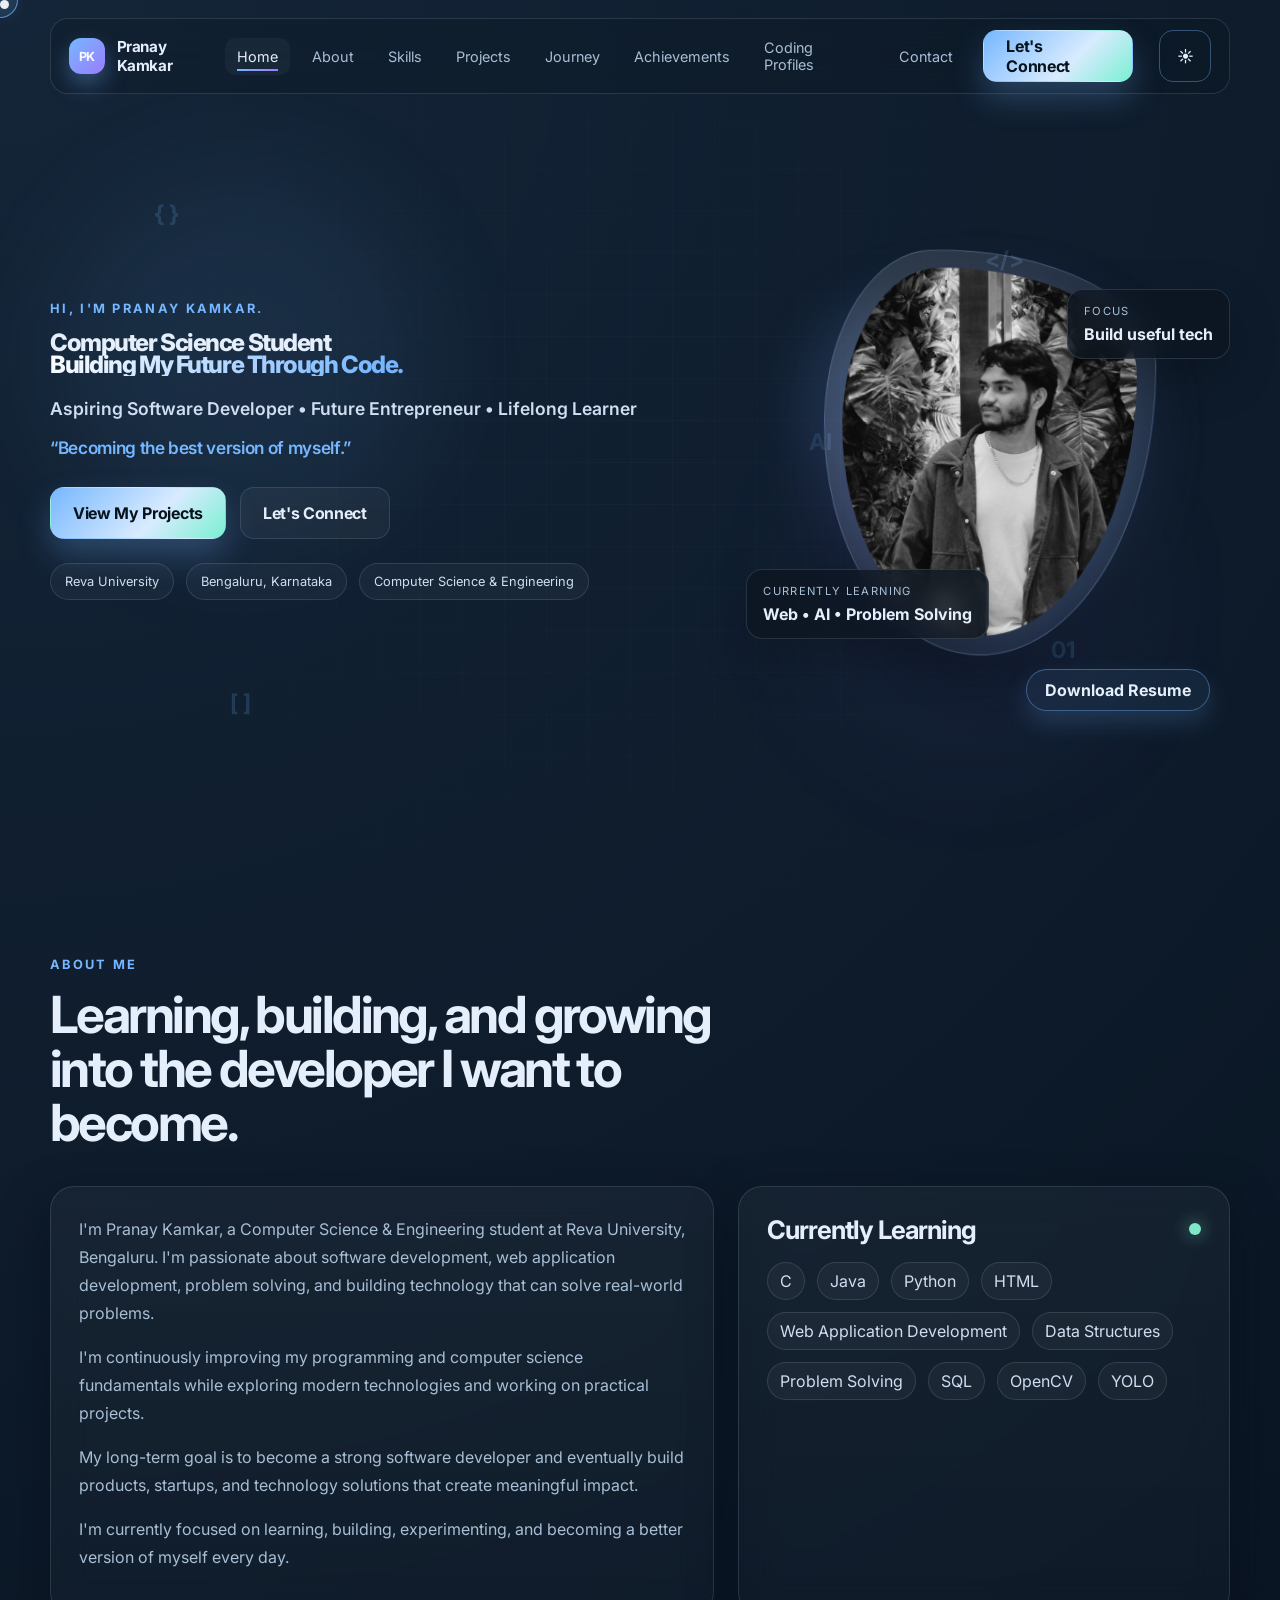
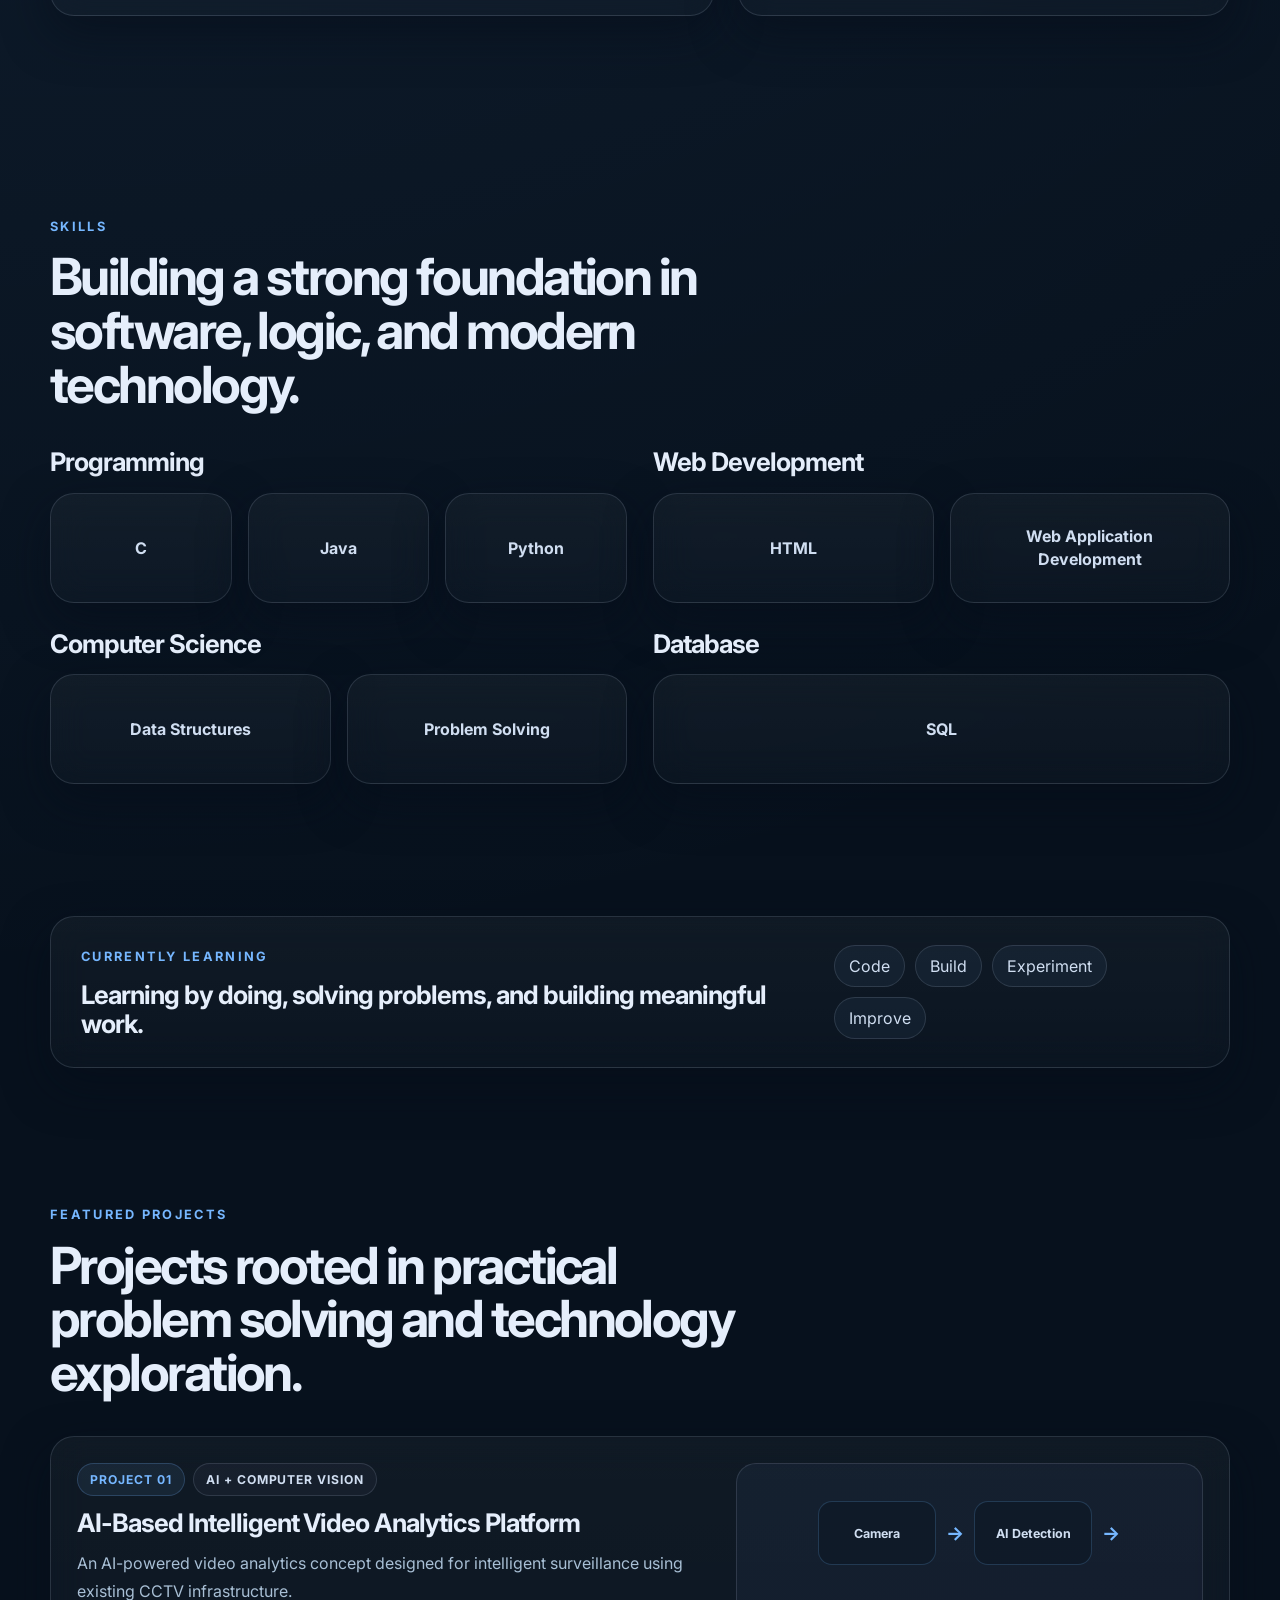
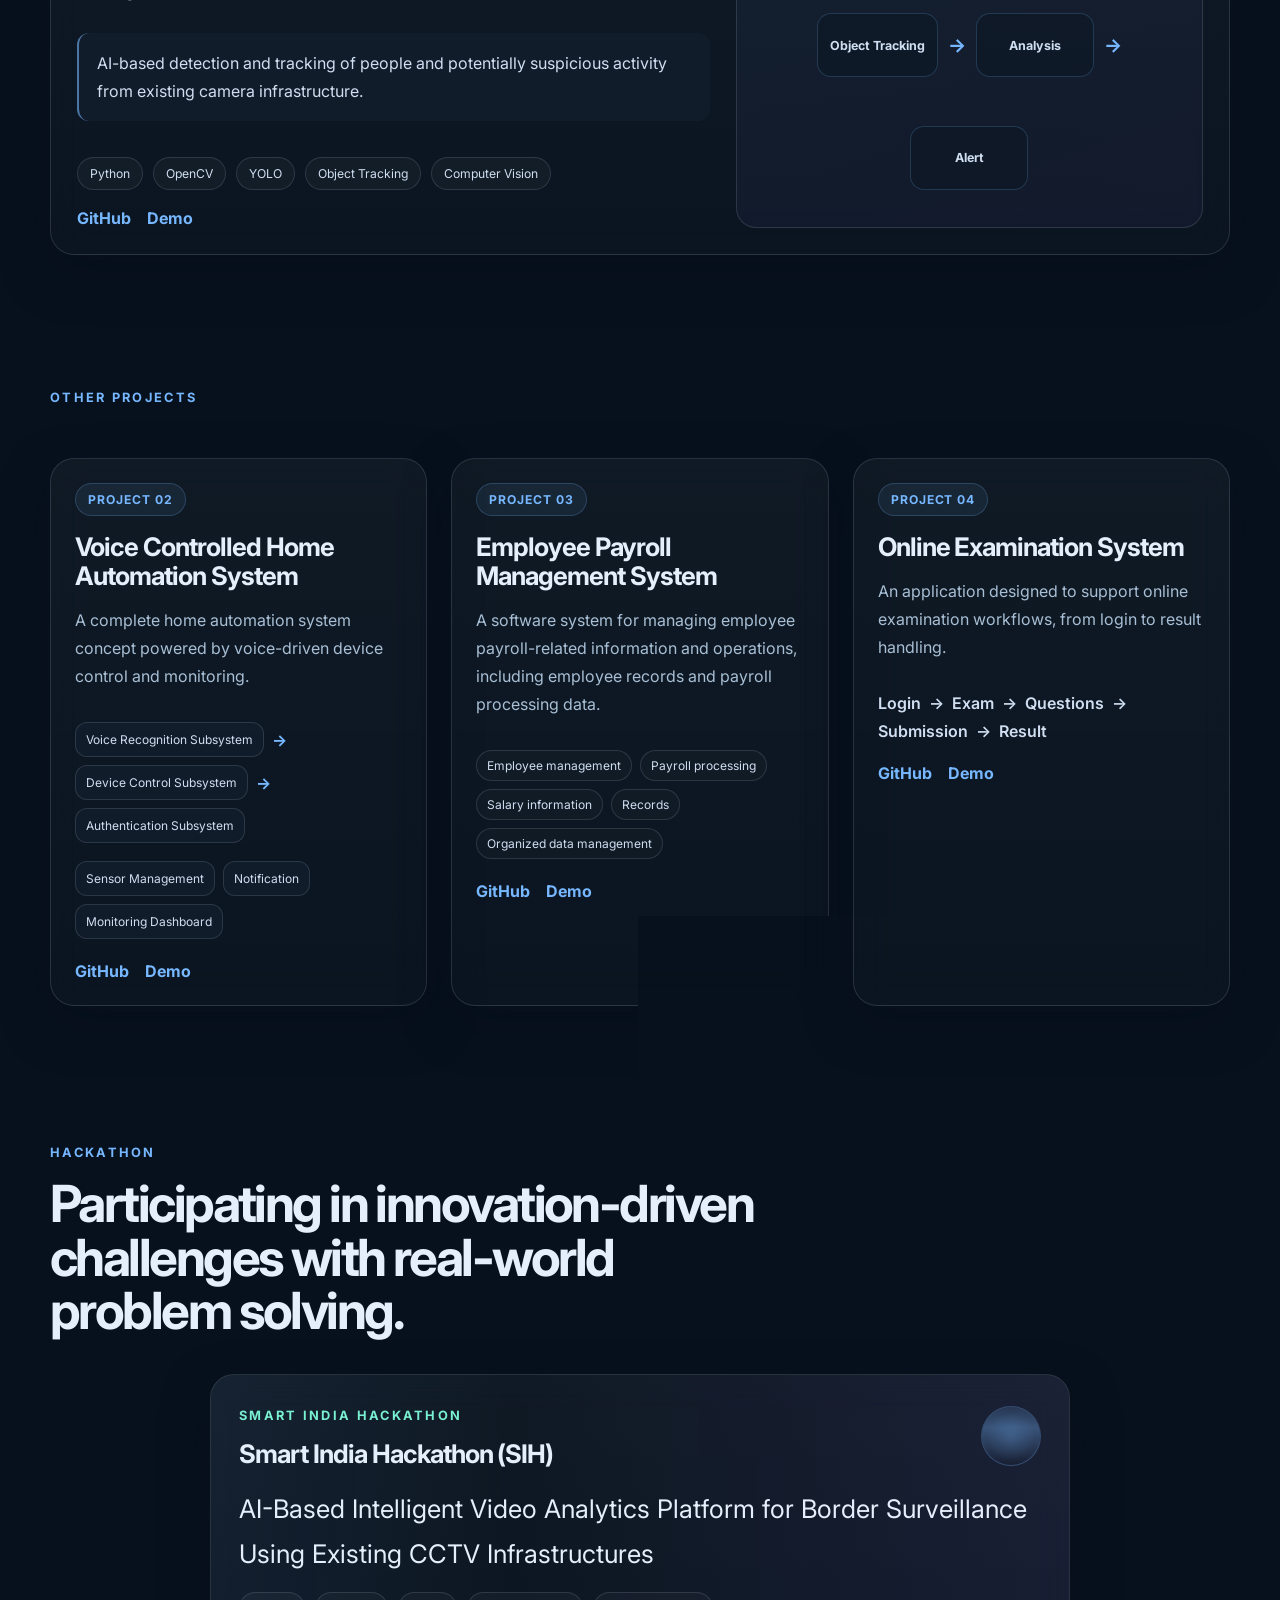
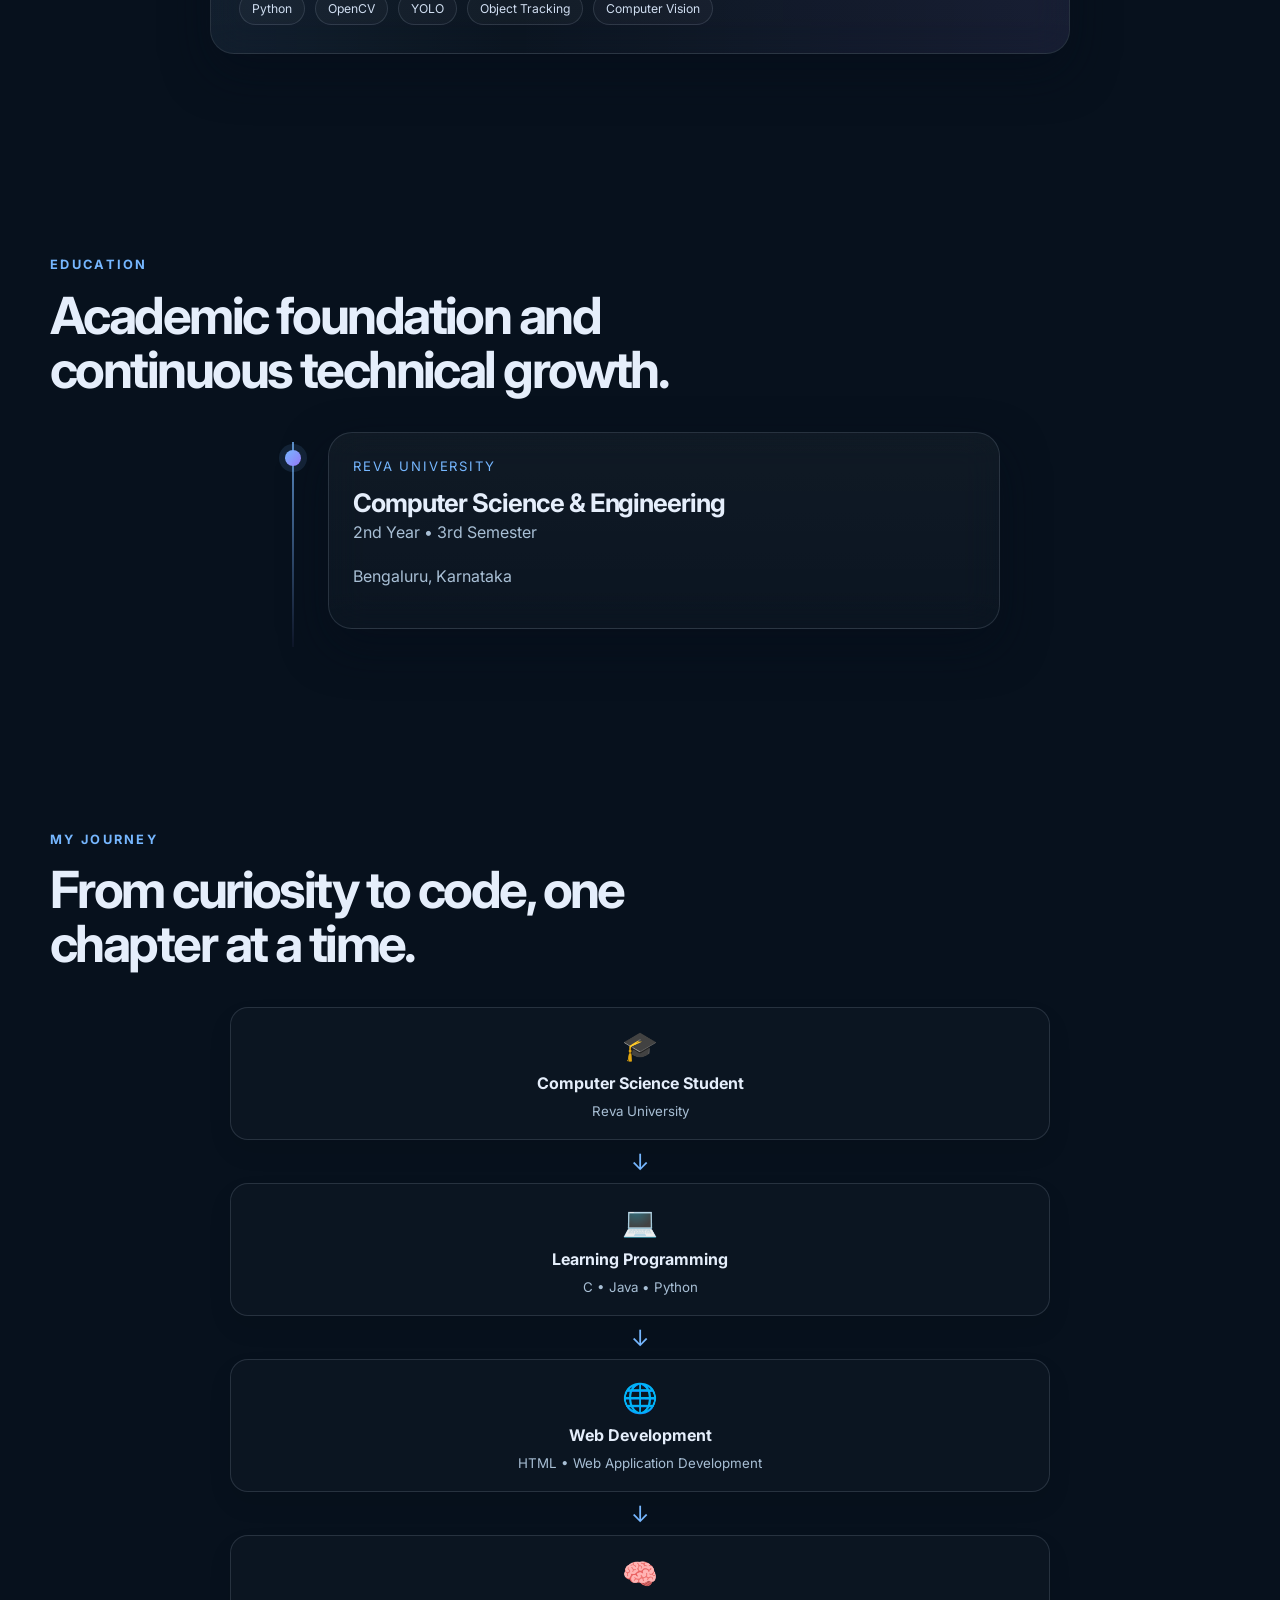
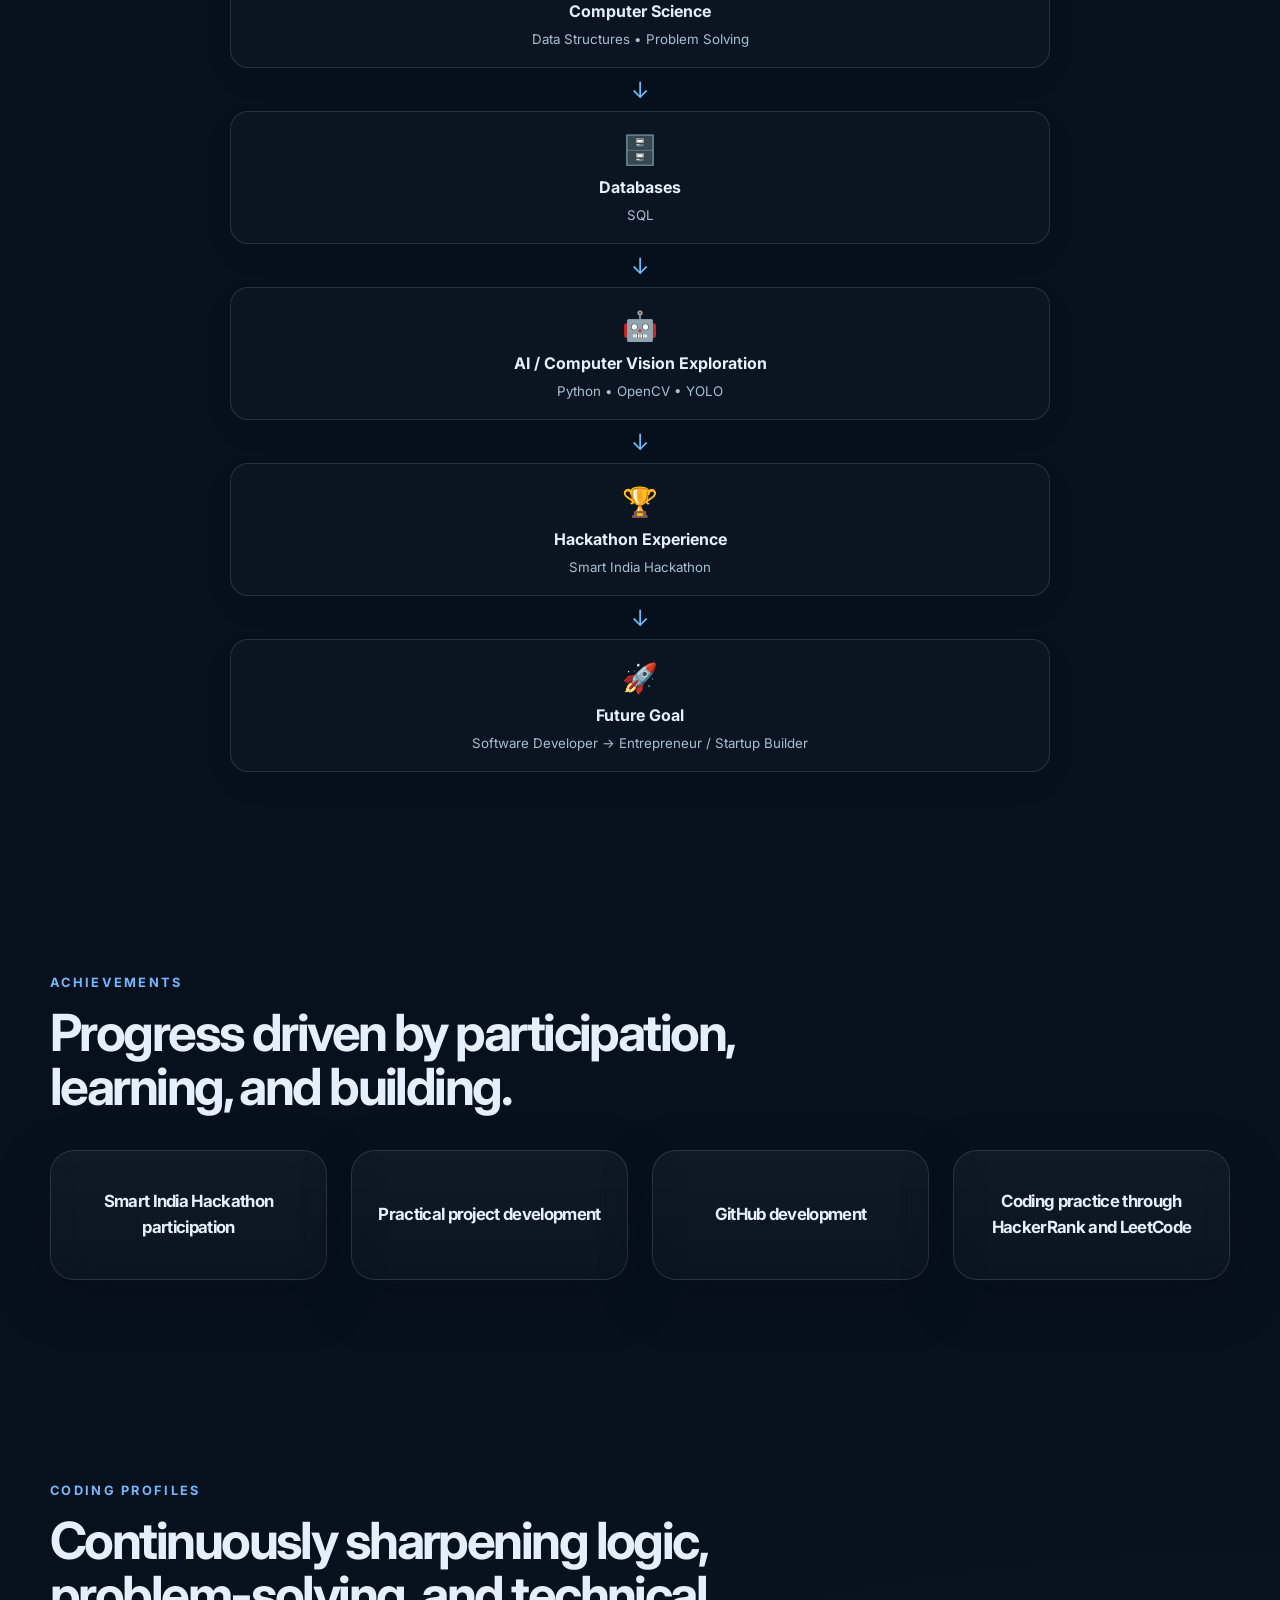
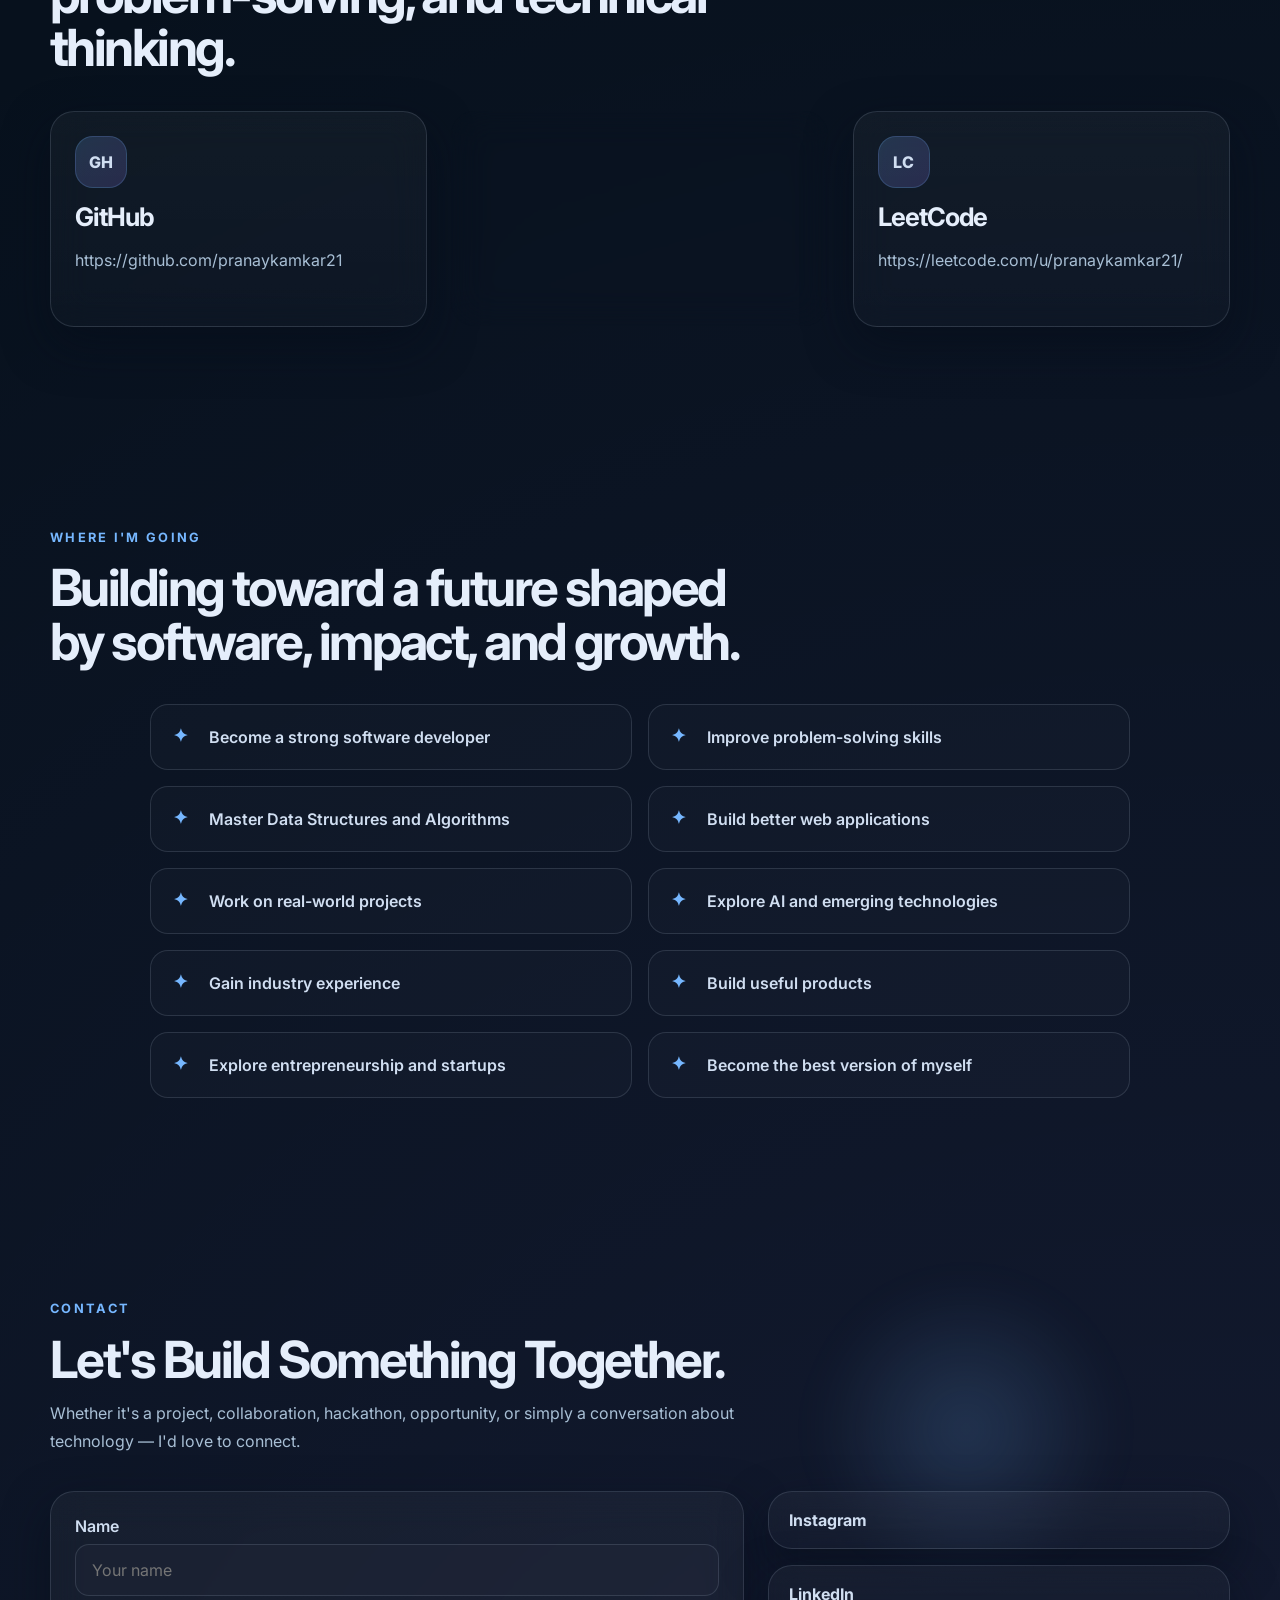
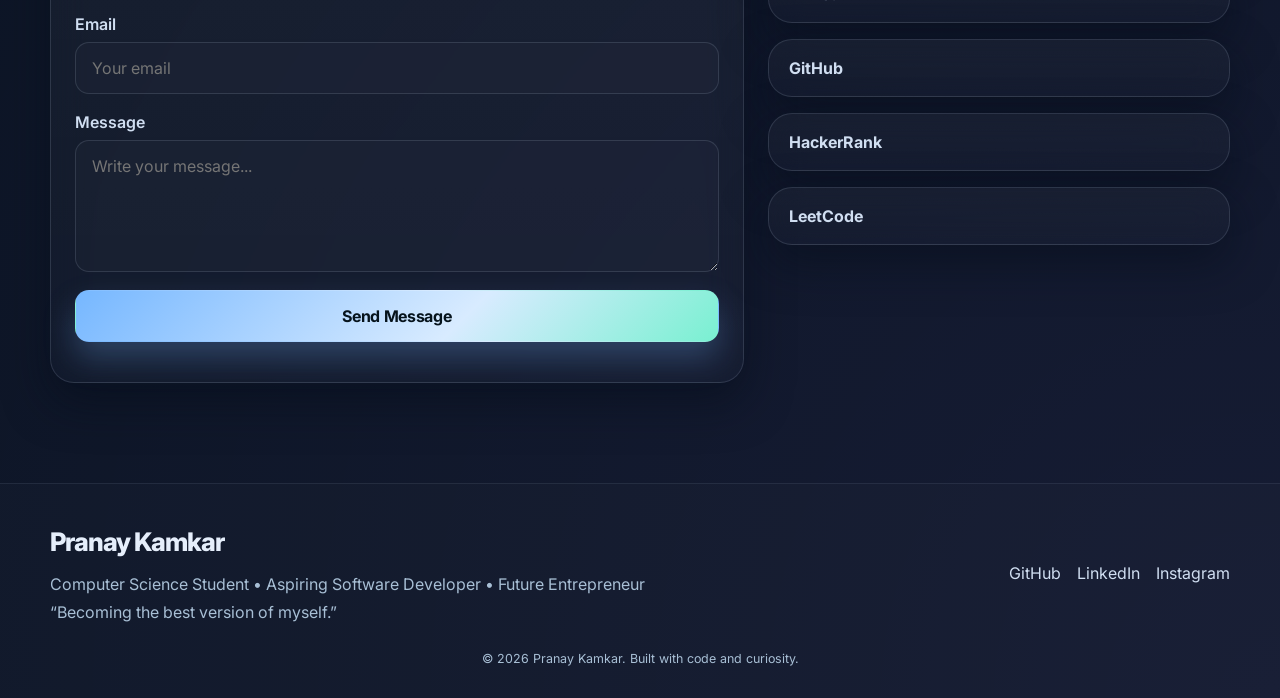
==== index.html @ aacbe092 "Add files via upload" ====
<DOCTYPE html>
<html lang="en">
  <head>
    <meta charset="UTF-8" />
    <meta name="viewport" content="width=device-width, initial-scale=1.0" />
    <title>Pranay Kamkar | Computer Science Student & Aspiring Software Developer</title>
    <meta
      name="description"
      content="Personal portfolio of Pranay Kamkar, a Computer Science & Engineering student at Reva University passionate about software development, web applications, AI, problem solving, and entrepreneurship."
    />
    <meta
      name="keywords"
      content="Pranay Kamkar, portfolio, software developer, computer science student, Reva University, web developer, AI, entrepreneurship"
    />
    <meta property="og:title" content="Pranay Kamkar | Computer Science Student & Aspiring Software Developer" />
    <meta
      property="og:description"
      content="Personal portfolio of Pranay Kamkar, a Computer Science & Engineering student at Reva University passionate about software development, web applications, AI, problem solving, and entrepreneurship."
    />
    <meta property="og:type" content="website" />
    <meta property="og:image" content="assets/profile-placeholder.svg" />
    <meta name="theme-color" content="#07111d" />
    <link rel="icon" type="image/svg+xml" href="assets/favicon.svg" />
    <link rel="preconnect" href="https://fonts.googleapis.com" />
    <link rel="preconnect" href="https://fonts.gstatic.com" crossorigin />
    <link
      href="https://fonts.googleapis.com/css2?family=Inter:wght@400;500;600;700;800;900&display=swap"
      rel="stylesheet"
    />
    <link rel="stylesheet" href="styles.css" />
  </head>
  <body>
    <div class="cursor cursor-dot"></div>
    <div class="cursor cursor-ring"></div>
    <div class="scroll-progress" aria-hidden="true"></div>

    <div class="bg-grid" aria-hidden="true"></div>
    <div class="noise" aria-hidden="true"></div>

    <header class="site-header">
      <nav class="nav container" aria-label="Main navigation">
        <a class="brand" href="#home" aria-label="Pranay Kamkar home">
          <span class="brand-mark">PK</span>
          <span class="brand-text">Pranay Kamkar</span>
        </a>

        <button class="nav-toggle" aria-label="Toggle navigation" aria-expanded="false">
          <span></span>
          <span></span>
          <span></span>
        </button>

        <div class="nav-links-wrap">
          <div class="nav-links">
            <a href="#home" class="active">Home</a>
            <a href="#about">About</a>
            <a href="#skills">Skills</a>
            <a href="#projects">Projects</a>
            <a href="#journey">Journey</a>
            <a href="#achievements">Achievements</a>
            <a href="#coding">Coding Profiles</a>
            <a href="#contact">Contact</a>
          </div>
          <a class="btn btn-primary nav-cta" href="#contact">Let's Connect</a>
        </div>
      </nav>
    </header>

    <main>
      <section id="home" class="hero section">
        <div class="orb orb-one"></div>
        <div class="orb orb-two"></div>
        <div class="hero-matrix" aria-hidden="true">
          <span>{ }</span>
          <span>&lt;/&gt;</span>
          <span>[ ]</span>
          <span>01</span>
          <span>AI</span>
        </div>

        <div class="container hero-inner">
          <div class="hero-copy reveal">
            <p class="eyebrow reveal-delay">Hi, I'm Pranay Kamkar.</p>
            <h1>
              <span class="title-block">Computer Science Student</span>
              <span class="title-block accent">Building My Future Through Code.</span>
            </h1>
            <p class="supporting-line">Aspiring Software Developer • Future Entrepreneur • Lifelong Learner</p>
            <p class="tagline">“Becoming the best version of myself.”</p>

            <div class="hero-actions">
              <a class="btn btn-primary magnet" href="#projects">View My Projects</a>
              <a class="btn btn-secondary magnet" href="#contact">Let's Connect</a>
            </div>

            <div class="hero-meta">
              <span>Reva University</span>
              <span>Bengaluru, Karnataka</span>
              <span>Computer Science & Engineering</span>
            </div>
          </div>

          <div class="hero-visual reveal reveal-delay-medium">
            <div class="profile-wrap">
              <div class="glow-ring"></div>
              <div class="profile-frame">
                <img
                  src="photo.jpeg"
                  alt="Pranay Kamkar portrait"
                />
              </div>
            </div>
            <div class="floating-panel panel-one">
              <span class="panel-label">Currently learning</span>
              <strong>Web • AI • Problem Solving</strong>
            </div>
            <div class="floating-panel panel-two">
              <span class="panel-label">Focus</span>
              <strong>Build useful tech</strong>
            </div>
            <a class="resume-chip" href="/resume.pdf" target="_blank" rel="noreferrer">Download Resume</a>
          </div>
        </div>
      </section>

      <section id="about" class="section">
        <div class="container section-head reveal">
          <p class="eyebrow">About Me</p>
          <h2>Learning, building, and growing into the developer I want to become.</h2>
        </div>

        <div class="container about-grid">
          <div class="glass-card about-card reveal">
            <p>
              I'm Pranay Kamkar, a Computer Science & Engineering student at Reva University,
              Bengaluru. I'm passionate about software development, web application development,
              problem solving, and building technology that can solve real-world problems.
            </p>
            <p>
              I'm continuously improving my programming and computer science fundamentals while
              exploring modern technologies and working on practical projects.
            </p>
            <p>
              My long-term goal is to become a strong software developer and eventually build
              products, startups, and technology solutions that create meaningful impact.
            </p>
            <p>
              I'm currently focused on learning, building, experimenting, and becoming a better
              version of myself every day.
            </p>
          </div>

          <div class="glass-card learning-card reveal reveal-delay-medium">
            <div class="card-heading-row">
              <h3>Currently Learning</h3>
              <span class="status-dot"></span>
            </div>
            <div class="tag-cloud">
              <span>C</span>
              <span>Java</span>
              <span>Python</span>
              <span>HTML</span>
              <span>Web Application Development</span>
              <span>Data Structures</span>
              <span>Problem Solving</span>
              <span>SQL</span>
              <span>OpenCV</span>
              <span>YOLO</span>
            </div>
          </div>
        </div>
      </section>

      <section id="skills" class="section">
        <div class="container section-head reveal">
          <p class="eyebrow">Skills</p>
          <h2>Building a strong foundation in software, logic, and modern technology.</h2>
        </div>

        <div class="container skills-grid">
          <div class="skill-group reveal">
            <h3>Programming</h3>
            <div class="skill-cards">
              <article class="glass-card skill-card tilt-card"><span>C</span></article>
              <article class="glass-card skill-card tilt-card"><span>Java</span></article>
              <article class="glass-card skill-card tilt-card"><span>Python</span></article>
            </div>
          </div>

          <div class="skill-group reveal reveal-delay-medium">
            <h3>Web Development</h3>
            <div class="skill-cards">
              <article class="glass-card skill-card tilt-card"><span>HTML</span></article>
              <article class="glass-card skill-card tilt-card"><span>Web Application Development</span></article>
            </div>
          </div>

          <div class="skill-group reveal">
            <h3>Computer Science</h3>
            <div class="skill-cards">
              <article class="glass-card skill-card tilt-card"><span>Data Structures</span></article>
              <article class="glass-card skill-card tilt-card"><span>Problem Solving</span></article>
            </div>
          </div>

          <div class="skill-group reveal reveal-delay-medium">
            <h3>Database</h3>
            <div class="skill-cards">
              <article class="glass-card skill-card tilt-card"><span>SQL</span></article>
            </div>
          </div>
        </div>
      </section>

      <section id="learning" class="section compact-section">
        <div class="container reveal">
          <div class="glass-card learning-banner">
            <div>
              <p class="eyebrow">Currently Learning</p>
              <h3>Learning by doing, solving problems, and building meaningful work.</h3>
            </div>
            <div class="mini-flow">
              <span>Code</span>
              <span>Build</span>
              <span>Experiment</span>
              <span>Improve</span>
            </div>
          </div>
        </div>
      </section>

      <section id="projects" class="section">
        <div class="container section-head reveal">
          <p class="eyebrow">Featured Projects</p>
          <h2>Projects rooted in practical problem solving and technology exploration.</h2>
        </div>

        <div class="container project-stack">
          <article class="project-feature glass-card reveal">
            <div class="project-copy">
              <div class="project-meta">
                <span class="pill">Project 01</span>
                <span class="pill muted">AI + Computer Vision</span>
              </div>
              <h3>AI-Based Intelligent Video Analytics Platform</h3>
              <p>
                An AI-powered video analytics concept designed for intelligent surveillance using
                existing CCTV infrastructure.
              </p>
              <p class="highlight">
                AI-based detection and tracking of people and potentially suspicious activity from
                existing camera infrastructure.
              </p>
              <div class="project-tech">
                <span>Python</span>
                <span>OpenCV</span>
                <span>YOLO</span>
                <span>Object Tracking</span>
                <span>Computer Vision</span>
              </div>
              <div class="project-actions">
                <a href="#" class="text-link">GitHub</a>
                <a href="#" class="text-link">Demo</a>
              </div>
            </div>

            <div class="project-visual pipeline-visual" aria-label="AI camera detection pipeline">
              <div class="pipe-node camera">Camera</div>
              <div class="pipe-arrow">→</div>
              <div class="pipe-node ai">AI Detection</div>
              <div class="pipe-arrow">→</div>
              <div class="pipe-node track">Object Tracking</div>
              <div class="pipe-arrow">→</div>
              <div class="pipe-node analysis">Analysis</div>
              <div class="pipe-arrow">→</div>
              <div class="pipe-node alert">Alert</div>
            </div>
          </article>
        </div>
      </section>

      <section id="other-projects" class="section compact-section">
        <div class="container section-head reveal">
          <p class="eyebrow">Other Projects</p>
        </div>

        <div class="container card-grid other-project-grid">
          <article class="glass-card project-card reveal tilt-card">
            <div class="project-card-top">
              <span class="pill">Project 02</span>
            </div>
            <h3>Voice Controlled Home Automation System</h3>
            <p>
              A complete home automation system concept powered by voice-driven device control and
              monitoring.
            </p>
            <div class="system-map">
              <div class="system-box">Voice Recognition Subsystem</div>
              <div class="system-flow">→</div>
              <div class="system-box">Device Control Subsystem</div>
              <div class="system-flow">→</div>
              <div class="system-box">Authentication Subsystem</div>
            </div>
            <div class="system-map secondary">
              <div class="system-box">Sensor Management</div>
              <div class="system-box">Notification</div>
              <div class="system-box">Monitoring Dashboard</div>
            </div>
            <div class="project-actions">
              <a href="#" class="text-link">GitHub</a>
              <a href="#" class="text-link">Demo</a>
            </div>
          </article>

          <article class="glass-card project-card reveal tilt-card">
            <div class="project-card-top">
              <span class="pill">Project 03</span>
            </div>
            <h3>Employee Payroll Management System</h3>
            <p>
              A software system for managing employee payroll-related information and operations,
              including employee records and payroll processing data.
            </p>
            <div class="mini-list">
              <span>Employee management</span>
              <span>Payroll processing</span>
              <span>Salary information</span>
              <span>Records</span>
              <span>Organized data management</span>
            </div>
            <div class="project-actions">
              <a href="#" class="text-link">GitHub</a>
              <a href="#" class="text-link">Demo</a>
            </div>
          </article>

          <article class="glass-card project-card reveal tilt-card">
            <div class="project-card-top">
              <span class="pill">Project 04</span>
            </div>
            <h3>Online Examination System</h3>
            <p>
              An application designed to support online examination workflows, from login to result
              handling.
            </p>
            <div class="stack-flow">
              <span>Login</span>
              <span>→</span>
              <span>Exam</span>
              <span>→</span>
              <span>Questions</span>
              <span>→</span>
              <span>Submission</span>
              <span>→</span>
              <span>Result</span>
            </div>
            <div class="project-actions">
              <a href="#" class="text-link">GitHub</a>
              <a href="#" class="text-link">Demo</a>
            </div>
          </article>
        </div>
      </section>

      <section id="hackathon" class="section">
        <div class="container section-head reveal">
          <p class="eyebrow">Hackathon</p>
          <h2>Participating in innovation-driven challenges with real-world problem solving.</h2>
        </div>

        <div class="container hackathon-wrap reveal">
          <div class="glass-card hackathon-card">
            <div class="hackathon-header">
              <div>
                <p class="eyebrow secondary">Smart India Hackathon</p>
                <h3>Smart India Hackathon (SIH)</h3>
              </div>
              <span class="scan-indicator"></span>
            </div>

            <div class="hackathon-body">
              <p class="project-title">AI-Based Intelligent Video Analytics Platform for Border Surveillance Using Existing CCTV Infrastructures</p>
              <div class="project-tech">
                <span>Python</span>
                <span>OpenCV</span>
                <span>YOLO</span>
                <span>Object Tracking</span>
                <span>Computer Vision</span>
              </div>
            </div>
          </div>
        </div>
      </section>

      <section id="education" class="section">
        <div class="container section-head reveal">
          <p class="eyebrow">Education</p>
          <h2>Academic foundation and continuous technical growth.</h2>
        </div>

        <div class="container timeline reveal">
          <div class="timeline-item">
            <div class="timeline-dot"></div>
            <div class="glass-card timeline-card">
              <p class="timeline-label">Reva University</p>
              <h3>Computer Science & Engineering</h3>
              <p>2nd Year • 3rd Semester</p>
              <p>Bengaluru, Karnataka</p>
            </div>
          </div>
        </div>
      </section>

      <section id="journey" class="section">
        <div class="container section-head reveal">
          <p class="eyebrow">My Journey</p>
          <h2>From curiosity to code, one chapter at a time.</h2>
        </div>

        <div class="container journey-road reveal">
          <div class="journey-step">
            <span>🎓</span>
            <p>Computer Science Student</p>
            <small>Reva University</small>
          </div>
          <div class="journey-arrow">↓</div>
          <div class="journey-step">
            <span>💻</span>
            <p>Learning Programming</p>
            <small>C • Java • Python</small>
          </div>
          <div class="journey-arrow">↓</div>
          <div class="journey-step">
            <span>🌐</span>
            <p>Web Development</p>
            <small>HTML • Web Application Development</small>
          </div>
          <div class="journey-arrow">↓</div>
          <div class="journey-step">
            <span>🧠</span>
            <p>Computer Science</p>
            <small>Data Structures • Problem Solving</small>
          </div>
          <div class="journey-arrow">↓</div>
          <div class="journey-step">
            <span>🗄️</span>
            <p>Databases</p>
            <small>SQL</small>
          </div>
          <div class="journey-arrow">↓</div>
          <div class="journey-step">
            <span>🤖</span>
            <p>AI / Computer Vision Exploration</p>
            <small>Python • OpenCV • YOLO</small>
          </div>
          <div class="journey-arrow">↓</div>
          <div class="journey-step">
            <span>🏆</span>
            <p>Hackathon Experience</p>
            <small>Smart India Hackathon</small>
          </div>
          <div class="journey-arrow">↓</div>
          <div class="journey-step">
            <span>🚀</span>
            <p>Future Goal</p>
            <small>Software Developer → Entrepreneur / Startup Builder</small>
          </div>
        </div>
      </section>

      <section id="achievements" class="section">
        <div class="container section-head reveal">
          <p class="eyebrow">Achievements</p>
          <h2>Progress driven by participation, learning, and building.</h2>
        </div>

        <div class="container achievements-grid reveal">
          <div class="glass-card achievement-card">
            <h3>Smart India Hackathon participation</h3>
          </div>
          <div class="glass-card achievement-card">
            <h3>Practical project development</h3>
          </div>
          <div class="glass-card achievement-card">
            <h3>GitHub development</h3>
          </div>
          <div class="glass-card achievement-card">
            <h3>Coding practice through HackerRank and LeetCode</h3>
          </div>
        </div>
      </section>

      <section id="coding" class="section">
        <div class="container section-head reveal">
          <p class="eyebrow">Coding Profiles</p>
          <h2>Continuously sharpening logic, problem-solving, and technical thinking.</h2>
        </div>

        <div class="container card-grid coding-grid">
          <a class="glass-card coding-card reveal" href="https://github.com/pranaykamkar21" target="_blank" rel="noreferrer" aria-label="Visit GitHub profile">
            <span class="platform-icon">GH</span>
            <h3>GitHub</h3>
            <p>https://github.com/pranaykamkar21</p>
          </a>

          <a class="glass-card coding-card reveal" href="https://www.hackerrank.com/profile/pranaykamkar073" target="_blank" rel="noreferrer" aria-label="Visit HackerRank profile">
            <span class="platform-icon">HR</span>
            <h3>HackerRank</h3>
            <p>https://www.hackerrank.com/profile/pranaykamkar073</p>
          </a>

          <a class="glass-card coding-card reveal" href="https://leetcode.com/u/pranaykamkar21/" target="_blank" rel="noreferrer" aria-label="Visit LeetCode profile">
            <span class="platform-icon">LC</span>
            <h3>LeetCode</h3>
            <p>https://leetcode.com/u/pranaykamkar21/</p>
          </a>
        </div>
      </section>

      <section id="goals" class="section">
        <div class="container section-head reveal">
          <p class="eyebrow">Where I'm Going</p>
          <h2>Building toward a future shaped by software, impact, and growth.</h2>
        </div>

        <div class="container goals-wrap reveal">
          <ul class="goals-list">
            <li>Become a strong software developer</li>
            <li>Improve problem-solving skills</li>
            <li>Master Data Structures and Algorithms</li>
            <li>Build better web applications</li>
            <li>Work on real-world projects</li>
            <li>Explore AI and emerging technologies</li>
            <li>Gain industry experience</li>
            <li>Build useful products</li>
            <li>Explore entrepreneurship and startups</li>
            <li>Become the best version of myself</li>
          </ul>
        </div>
      </section>

      <section id="contact" class="section contact-section">
        <div class="container section-head reveal">
          <p class="eyebrow">Contact</p>
          <h2>Let's Build Something Together.</h2>
          <p class="contact-support">
            Whether it's a project, collaboration, hackathon, opportunity, or simply a conversation
            about technology — I'd love to connect.
          </p>
        </div>

        <div class="container contact-layout">
          <div class="glass-card contact-card reveal">
            <form class="contact-form">
              <div class="field-group">
                <label for="name">Name</label>
                <input id="name" name="name" type="text" placeholder="Your name" />
              </div>
              <div class="field-group">
                <label for="email">Email</label>
                <input id="email" name="email" type="email" placeholder="Your email" />
              </div>
              <div class="field-group">
                <label for="message">Message</label>
                <textarea id="message" name="message" rows="5" placeholder="Write your message..."></textarea>
              </div>
              <button type="submit" class="btn btn-primary magnet submit-btn">Send Message</button>
            </form>
          </div>

          <div class="social-stack reveal reveal-delay-medium">
            <div class="glass-card social-card">
              <a href="https://www.instagram.com/pranay_2137" target="_blank" rel="noreferrer" aria-label="Instagram">Instagram</a>
            </div>
            <div class="glass-card social-card">
              <a href="https://www.linkedin.com/in/pranay-kamkar" target="_blank" rel="noreferrer" aria-label="LinkedIn">LinkedIn</a>
            </div>
            <div class="glass-card social-card">
              <a href="https://github.com/pranaykamkar21" target="_blank" rel="noreferrer" aria-label="GitHub">GitHub</a>
            </div>
            <div class="glass-card social-card">
              <a href="https://www.hackerrank.com/profile/pranaykamkar073" target="_blank" rel="noreferrer" aria-label="HackerRank">HackerRank</a>
            </div>
            <div class="glass-card social-card">
              <a href="https://leetcode.com/u/pranaykamkar21/" target="_blank" rel="noreferrer" aria-label="LeetCode">LeetCode</a>
            </div>
          </div>
        </div>
      </section>

    </main>

    <footer class="site-footer">
      <div class="container footer-inner">
        <div>
          <p class="footer-name">Pranay Kamkar</p>
          <p class="footer-role">Computer Science Student • Aspiring Software Developer • Future Entrepreneur</p>
          <p class="footer-tagline">“Becoming the best version of myself.”</p>
        </div>
        <div class="footer-socials" aria-label="Social media links">
          <a href="https://github.com/pranaykamkar21" target="_blank" rel="noreferrer" aria-label="GitHub">GitHub</a>
          <a href="https://www.linkedin.com/in/pranay-kamkar" target="_blank" rel="noreferrer" aria-label="LinkedIn">LinkedIn</a>
          <a href="https://www.instagram.com/pranay_2137" target="_blank" rel="noreferrer" aria-label="Instagram">Instagram</a>
        </div>
      </div>
      <p class="copyright">© 2026 Pranay Kamkar. Built with code and curiosity.</p>
    </footer>

    <div class="toast" aria-live="polite">Development mode unlocked.</div>

    <script src="script.js"></script>
  </body>
</html>
---- styles.css ----
:root {
  --bg: #07111d;
  --bg-strong: #020a12;
  --panel: rgba(15, 27, 41, 0.65);
  --panel-strong: rgba(13, 22, 33, 0.9);
  --panel-soft: rgba(18, 30, 46, 0.75);
  --border: rgba(148, 163, 184, 0.2);
  --text: #e5eefb;
  --muted: #a8bfd5;
  --soft: #d0def1;
  --primary: #76b7ff;
  --primary-deep: #3d8cff;
  --secondary: #9a7dff;
  --accent: #79f0d1;
  --shadow: rgba(6, 13, 25, 0.55);
  --glow: rgba(118, 183, 255, 0.4);
  --white: #f7fbff;
  --success: #7ee7c6;
  --radius: 24px;
  --container: min(1180px, calc(100% - 40px));
  --header-h: 86px;
  --transition: 240ms ease;
}

body.light-mode {
  --bg: #edf4ff;
  --bg-strong: #dfe9f9;
  --panel: rgba(255, 255, 255, 0.72);
  --panel-strong: rgba(255, 255, 255, 0.9);
  --panel-soft: rgba(245, 249, 255, 0.82);
  --border: rgba(90, 120, 170, 0.2);
  --text: #0d1b2a;
  --muted: #37506d;
  --soft: #19314b;
  --primary: #2563eb;
  --primary-deep: #1d4ed8;
  --secondary: #7c3aed;
  --accent: #10b981;
  --shadow: rgba(14, 31, 49, 0.12);
  --glow: rgba(37, 99, 235, 0.16);
  --white: #ffffff;
  --success: #10b981;
}

html {
  scroll-behavior: smooth;
}

* {
  box-sizing: border-box;
}

body {
  margin: 0;
  font-family: "Inter", sans-serif;
  background:
    radial-gradient(circle at top left, rgba(118, 183, 255, 0.12), transparent 25%),
    radial-gradient(circle at bottom right, rgba(154, 125, 255, 0.1), transparent 25%),
    var(--bg);
  color: var(--text);
  min-height: 100vh;
  transition: background var(--transition), color var(--transition);
  overflow-x: hidden;
}

img {
  max-width: 100%;
  display: block;
}

a {
  color: inherit;
  text-decoration: none;
}

button,
input,
textarea {
  font: inherit;
}

.container {
  width: var(--container);
  margin-inline: auto;
}

.section {
  position: relative;
  padding: 100px 0;
}

.compact-section {
  padding-top: 32px;
  padding-bottom: 36px;
}

.section-head {
  margin-bottom: 36px;
}

.eyebrow {
  margin: 0 0 12px;
  font-size: 0.8rem;
  letter-spacing: 0.18em;
  text-transform: uppercase;
  color: var(--primary);
  font-weight: 700;
}

.eyebrow.secondary {
  color: var(--accent);
}

h1, h2, h3, h4, p {
  margin-top: 0;
}

h1 {
  margin-bottom: 16px;
  font-weight: 800;
  line-height: 0.92;
  letter-spacing: -0.06em;
}

h2 {
  margin-bottom: 0;
  font-size: clamp(2.1rem, 4vw, 3.4rem);
  line-height: 1.05;
  letter-spacing: -0.05em;
  max-width: 720px;
}

h3 {
  margin-bottom: 0;
  font-size: clamp(1.35rem, 2vw, 1.8rem);
  line-height: 1.15;
  letter-spacing: -0.04em;
}

p {
  color: var(--muted);
  line-height: 1.75;
}

.glass-card {
  background: linear-gradient(180deg, rgba(255,255,255,0.04), rgba(255,255,255,0.02));
  border: 1px solid var(--border);
  box-shadow: 0 18px 45px var(--shadow);
  -webkit-backdrop-filter: blur(18px);
  backdrop-filter: blur(18px);
  border-radius: var(--radius);
}

.site-header {
  position: sticky;
  top: 0;
  z-index: 30;
  padding-top: 18px;
  transition: padding var(--transition), background var(--transition);
}

.site-header.scrolled {
  padding-top: 10px;
}

.nav {
  height: 76px;
  display: flex;
  align-items: center;
  justify-content: space-between;
  border: 1px solid var(--border);
  padding: 0 18px 0 18px;
  border-radius: 18px;
  background: rgba(10, 17, 25, 0.18);
  backdrop-filter: blur(18px);
  -webkit-backdrop-filter: blur(18px);
  transition: background var(--transition), border-color var(--transition), box-shadow var(--transition);
}

.site-header.scrolled .nav {
  background: rgba(8, 15, 23, 0.52);
  border-color: rgba(148, 163, 184, 0.3);
  box-shadow: 0 0 0 1px rgba(148, 163, 184, 0.08), 0 18px 45px rgba(5, 9, 16, 0.18);
}

body.light-mode .site-header.scrolled .nav {
  background: rgba(255, 255, 255, 0.62);
}

.brand {
  display: inline-flex;
  align-items: center;
  gap: 12px;
  font-weight: 700;
  letter-spacing: -0.03em;
}

.brand-mark {
  width: 36px;
  height: 36px;
  display: grid;
  place-items: center;
  border-radius: 12px;
  background: linear-gradient(135deg, var(--primary), var(--secondary));
  color: var(--white);
  font-size: 0.78rem;
  box-shadow: 0 10px 22px rgba(118, 183, 255, 0.34);
}

.brand-text {
  font-size: 0.95rem;
}

.nav-links-wrap {
  display: flex;
  align-items: center;
  gap: 18px;
}

.nav-links {
  display: flex;
  align-items: center;
  gap: 10px;
}

.nav-links a {
  position: relative;
  font-size: 0.9rem;
  color: var(--muted);
  padding: 10px 12px;
  border-radius: 10px;
  transition: color var(--transition), background var(--transition);
}

.nav-links a::after {
  content: "";
  position: absolute;
  left: 12px;
  right: 12px;
  bottom: 4px;
  height: 2px;
  background: linear-gradient(90deg, var(--primary), var(--secondary));
  transform: scaleX(0);
  transform-origin: left;
  transition: transform var(--transition);
}

.nav-links a:hover,
.nav-links a.active {
  color: var(--text);
  background: rgba(148, 163, 184, 0.06);
}

.nav-links a:hover::after,
.nav-links a.active::after {
  transform: scaleX(1);
}

.nav-toggle {
  display: none;
  width: 42px;
  height: 42px;
  border-radius: 12px;
  border: 1px solid var(--border);
  background: rgba(255,255,255,0.02);
  color: var(--text);
  cursor: pointer;
}

.nav-toggle span {
  display: block;
  width: 18px;
  height: 2px;
  background: var(--text);
  margin: 4px auto;
  border-radius: 999px;
}

.btn {
  display: inline-flex;
  align-items: center;
  justify-content: center;
  min-height: 52px;
  padding: 0 22px;
  border-radius: 14px;
  border: 1px solid transparent;
  font-weight: 700;
  letter-spacing: -0.02em;
  transition: transform var(--transition), box-shadow var(--transition), border-color var(--transition), background var(--transition);
  position: relative;
  overflow: hidden;
}

.btn::before {
  content: "";
  position: absolute;
  inset: 0;
  background: linear-gradient(125deg, rgba(255,255,255,0.18), transparent 32%, rgba(255,255,255,0.1));
  opacity: 0;
  transition: opacity var(--transition);
}

.btn:hover::before {
  opacity: 1;
}

.btn:hover {
  transform: translateY(-2px);
}

.btn-primary {
  color: #06131c;
  background: linear-gradient(135deg, var(--primary), #d8ebff 60%, var(--accent));
  box-shadow: 0 16px 32px rgba(118, 183, 255, 0.26);
}

.btn-secondary {
  background: rgba(255,255,255,0.04);
  border-color: var(--border);
  color: var(--text);
}

.btn-ghost {
  background: transparent;
  border-color: rgba(118, 183, 255, 0.38);
  color: var(--text);
}

.scroll-progress {
  position: fixed;
  left: 0;
  top: 0;
  width: 0;
  height: 4px;
  z-index: 999;
  background: linear-gradient(90deg, var(--primary), var(--secondary), var(--accent));
  box-shadow: 0 0 18px rgba(118, 183, 255, 0.6);
}

.dark-toggle {
  min-width: 52px;
  padding: 0 16px;
  margin-left: 8px;
}

.hero {
  position: relative;
  min-height: 760px;
  display: flex;
  align-items: center;
  padding-top: 50px;
}

.hero-inner {
  display: grid;
  grid-template-columns: 1.15fr 0.85fr;
  align-items: center;
  gap: 42px;
  position: relative;
  z-index: 2;
}

.hero-copy {
  max-width: 670px;
}

.eyebrow {
  position: relative;
  display: inline-block;
}

.title-block {
  display: block;
}

.accent {
  background: linear-gradient(135deg, #ffffff, var(--primary), var(--secondary));
  -webkit-background-clip: text;
  background-clip: text;
  -webkit-text-fill-color: transparent;
}

.supporting-line {
  margin: 18px 0 8px;
  font-size: 1.1rem;
  font-weight: 600;
  color: var(--soft);
}

.tagline {
  margin: 6px 0 20px;
  font-size: 1.08rem;
  color: var(--primary);
  font-weight: 600;
  letter-spacing: -0.02em;
}

.hero-actions {
  display: flex;
  flex-wrap: wrap;
  gap: 14px;
  margin-top: 24px;
}

.hero-meta {
  display: flex;
  flex-wrap: wrap;
  gap: 12px;
  margin-top: 24px;
}

.hero-meta span {
  display: inline-flex;
  align-items: center;
  min-height: 36px;
  padding: 10px 14px;
  border-radius: 999px;
  background: rgba(148, 163, 184, 0.06);
  border: 1px solid var(--border);
  color: var(--soft);
  font-size: 0.8rem;
}

.hero-visual {
  position: relative;
  display: flex;
  align-items: center;
  justify-content: center;
  min-height: 560px;
}

.profile-wrap {
  position: relative;
  width: min(430px, 80vw);
  aspect-ratio: 0.92;
  display: grid;
  place-items: center;
  animation: float 7s ease-in-out infinite;
}

.glow-ring {
  position: absolute;
  inset: 14% 12%;
  border-radius: 30% 70% 58% 42% / 38% 42% 58% 62%;
  background: linear-gradient(135deg, rgba(118,183,255,0.28), rgba(154,125,255,0.24), rgba(121,240,209,0.15));
  filter: blur(28px);
  transform: rotate(-18deg);
}

.profile-frame {
  position: relative;
  width: 78%;
  aspect-ratio: 0.82;
  padding: 18px;
  border-radius: 32% 68% 52% 48% / 42% 30% 70% 58%;
  background: linear-gradient(135deg, rgba(255,255,255,0.12), rgba(118,183,255,0.05));
  border: 1px solid rgba(160, 193, 255, 0.26);
  box-shadow: 0 28px 70px rgba(8, 17, 29, 0.54);
  transform: perspective(1200px) rotateY(-6deg) rotateX(6deg);
}

.profile-frame img {
  width: 100%;
  height: 100%;
  object-fit: cover;
  border-radius: 32% 68% 52% 48% / 42% 30% 70% 58%;
  background: linear-gradient(135deg, rgba(13, 22, 33, 0.6), rgba(66, 102, 157, 0.35));
}

.floating-panel {
  position: absolute;
  padding: 14px 16px;
  border: 1px solid var(--border);
  border-radius: 16px;
  background: rgba(13, 22, 33, 0.72);
  box-shadow: 0 18px 50px rgba(0, 0, 0, 0.2);
  backdrop-filter: blur(12px);
}

.resume-chip {
  position: absolute;
  right: 20px;
  bottom: 18px;
  display: inline-flex;
  align-items: center;
  justify-content: center;
  min-height: 42px;
  padding: 0 18px;
  border-radius: 999px;
  border: 1px solid rgba(118, 183, 255, 0.4);
  background: rgba(118, 183, 255, 0.08);
  color: var(--text);
  font-weight: 700;
  box-shadow: 0 12px 25px rgba(118, 183, 255, 0.18);
  transition: transform var(--transition), box-shadow var(--transition), border-color var(--transition);
}

.resume-chip:hover {
  transform: translateY(-2px);
  box-shadow: 0 18px 28px rgba(118, 183, 255, 0.22);
  border-color: rgba(118, 183, 255, 0.6);
}

.panel-one {
  left: 0;
  bottom: 90px;
}

.panel-two {
  right: 0;
  top: 120px;
}

.panel-label {
  display: block;
  font-size: 0.7rem;
  letter-spacing: 0.12em;
  text-transform: uppercase;
  color: var(--muted);
  margin-bottom: 6px;
}

.hero-matrix {
  position: absolute;
  inset: 0;
  pointer-events: none;
  filter: blur(0.1px);
}

.hero-matrix span {
  position: absolute;
  color: rgba(118, 183, 255, 0.18);
  font-size: clamp(1rem, 1.8vw, 1.6rem);
  font-weight: 700;
  animation: drift 14s ease-in-out infinite alternate;
}

.hero-matrix span:nth-child(1) { left: 12%; top: 14%; }
.hero-matrix span:nth-child(2) { right: 20%; top: 20%; animation-delay: 0.7s; }
.hero-matrix span:nth-child(3) { left: 18%; bottom: 18%; animation-delay: 1.4s; }
.hero-matrix span:nth-child(4) { right: 16%; bottom: 25%; animation-delay: 2s; }
.hero-matrix span:nth-child(5) { right: 35%; top: 44%; animation-delay: 1.4s; }

.orb {
  position: absolute;
  border-radius: 50%;
  filter: blur(60px);
  opacity: 0.4;
  pointer-events: none;
}

.orb-one {
  width: 380px;
  height: 380px;
  background: rgba(118, 183, 255, 0.2);
  left: 4%;
  top: 10%;
}

.orb-two {
  width: 360px;
  height: 360px;
  background: rgba(154, 125, 255, 0.12);
  right: 10%;
  bottom: 10%;
}

.bg-grid {
  position: fixed;
  inset: 0;
  background-image: linear-gradient(rgba(255,255,255,0.02) 1px, transparent 1px), linear-gradient(90deg, rgba(255,255,255,0.02) 1px, transparent 1px);
  background-size: 42px 42px;
  mask-image: radial-gradient(circle at center, black, transparent 88%);
  pointer-events: none;
  z-index: 0;
}

.noise {
  position: fixed;
  inset: 0;
  background-image: radial-gradient(rgba(255,255,255,0.07) 0.7px, transparent 0.7px);
  background-size: 10px 10px;
  opacity: 0.15;
  pointer-events: none;
  z-index: 0;
}

.about-grid,
.contact-layout,
.achievements-grid,
.card-grid {
  display: grid;
  gap: 24px;
}

.about-grid {
  grid-template-columns: 1.35fr 1fr;
}

.about-card,
.learning-card {
  padding: 28px;
}

.card-heading-row {
  display: flex;
  justify-content: space-between;
  align-items: center;
  margin-bottom: 18px;
}

.status-dot {
  width: 12px;
  height: 12px;
  border-radius: 50%;
  background: var(--success);
  box-shadow: 0 0 18px rgba(126, 231, 198, 0.7);
}

.tag-cloud {
  display: flex;
  flex-wrap: wrap;
  gap: 12px;
}

.tag-cloud span {
  display: inline-flex;
  align-items: center;
  justify-content: center;
  min-height: 36px;
  padding: 8px 12px;
  border-radius: 999px;
  color: var(--soft);
  background: rgba(255,255,255,0.04);
  border: 1px solid var(--border);
}

.skills-grid {
  display: grid;
  grid-template-columns: repeat(2, minmax(0, 1fr));
  gap: 26px;
}

.skill-group {
  display: grid;
  gap: 16px;
}

.skill-cards {
  display: grid;
  grid-template-columns: repeat(auto-fit, minmax(170px, 1fr));
  gap: 16px;
}

.skill-card {
  display: grid;
  place-items: center;
  min-height: 110px;
  padding: 18px;
  text-align: center;
  font-weight: 700;
  color: var(--soft);
  transition: transform var(--transition), border-color var(--transition), box-shadow var(--transition);
}

.skill-card span {
  max-width: 90%;
  line-height: 1.4;
}

.learning-banner {
  display: flex;
  align-items: center;
  justify-content: space-between;
  gap: 22px;
  padding: 28px 30px;
}

.mini-flow {
  display: flex;
  flex-wrap: wrap;
  gap: 10px;
}

.mini-flow span {
  display: inline-flex;
  align-items: center;
  justify-content: center;
  min-height: 38px;
  padding: 10px 14px;
  border-radius: 999px;
  border: 1px solid var(--border);
  background: rgba(118, 183, 255, 0.06);
  color: var(--soft);
}

.project-stack {
  display: flex;
  flex-direction: column;
  gap: 28px;
}

.project-feature {
  display: grid;
  grid-template-columns: 1.15fr 0.85fr;
  gap: 26px;
  padding: 26px;
}

.project-copy {
  display: flex;
  flex-direction: column;
  gap: 12px;
}

.project-meta {
  display: flex;
  flex-wrap: wrap;
  gap: 8px;
}

.pill {
  display: inline-flex;
  align-items: center;
  justify-content: center;
  min-height: 30px;
  padding: 8px 12px;
  border-radius: 999px;
  background: rgba(118, 183, 255, 0.08);
  border: 1px solid rgba(118, 183, 255, 0.22);
  color: var(--primary);
  font-weight: 700;
  font-size: 0.76rem;
  letter-spacing: 0.08em;
  text-transform: uppercase;
}

.pill.muted {
  color: var(--soft);
  border-color: var(--border);
  background: rgba(148,163,184,0.05);
}

.highlight {
  padding: 16px 18px;
  border-left: 2px solid rgba(118, 183, 255, 0.58);
  background: rgba(118, 183, 255, 0.04);
  border-radius: 12px;
  color: var(--soft);
}

.project-tech {
  display: flex;
  flex-wrap: wrap;
  gap: 10px;
  margin-top: 8px;
}

.project-tech span {
  border: 1px solid var(--border);
  border-radius: 999px;
  padding: 8px 12px;
  background: rgba(255,255,255,0.03);
  color: var(--soft);
  font-size: 0.76rem;
}

.project-actions {
  display: flex;
  flex-wrap: wrap;
  gap: 16px;
  margin-top: 6px;
}

.text-link {
  color: var(--primary);
  font-weight: 700;
}

.pipeline-visual {
  display: flex;
  align-items: center;
  justify-content: center;
  flex-wrap: wrap;
  gap: 10px;
  min-height: 250px;
  padding: 18px;
  border-radius: 20px;
  background: linear-gradient(160deg, rgba(118,183,255,0.05), rgba(154,125,255,0.05));
  border: 1px solid var(--border);
}

.pipe-node {
  min-width: 118px;
  min-height: 64px;
  display: grid;
  place-items: center;
  padding: 10px 12px;
  border-radius: 14px;
  font-size: 0.78rem;
  font-weight: 700;
  color: var(--soft);
  border: 1px solid rgba(118, 183, 255, 0.2);
  background: rgba(11, 22, 34, 0.5);
}

.pipe-arrow {
  color: var(--primary);
  font-size: 1.2rem;
  font-weight: 700;
}

.other-project-grid {
  grid-template-columns: repeat(3, minmax(0, 1fr));
}

.project-card {
  display: flex;
  flex-direction: column;
  gap: 16px;
  padding: 24px;
  min-height: 390px;
}

.project-card-top {
  display: flex;
  justify-content: space-between;
}

.system-map {
  display: flex;
  flex-wrap: wrap;
  gap: 8px;
  align-items: center;
}

.system-box {
  border: 1px solid var(--border);
  border-radius: 12px;
  padding: 9px 10px;
  background: rgba(118,183,255,0.04);
  font-size: 0.75rem;
  color: var(--soft);
}

.system-flow {
  color: var(--primary);
  font-weight: 700;
}

.secondary {
  margin-top: 2px;
}

.mini-list {
  display: flex;
  flex-wrap: wrap;
  gap: 8px;
}

.mini-list span {
  display: inline-flex;
  align-items: center;
  justify-content: center;
  min-height: 30px;
  padding: 7px 10px;
  border-radius: 999px;
  border: 1px solid var(--border);
  background: rgba(255,255,255,0.02);
  color: var(--soft);
  font-size: 0.75rem;
}

.stack-flow {
  display: flex;
  flex-wrap: wrap;
  align-items: center;
  gap: 8px;
  font-weight: 600;
  color: var(--soft);
}

.hackathon-wrap {
  display: flex;
  justify-content: center;
}

.hackathon-card {
  width: min(100%, 860px);
  padding: 28px;
  position: relative;
  overflow: hidden;
}

.hackathon-card::before {
  content: "";
  position: absolute;
  inset: 0;
  background: linear-gradient(90deg, rgba(118,183,255,0.06), transparent 35%, rgba(154,125,255,0.08));
}

.hackathon-header,
.hackathon-body {
  position: relative;
  z-index: 1;
}

.hackathon-header {
  display: flex;
  justify-content: space-between;
  align-items: center;
  margin-bottom: 18px;
}

.scan-indicator {
  position: relative;
  width: 60px;
  height: 60px;
  border-radius: 50%;
  border: 1px solid rgba(118,183,255,0.3);
  background: radial-gradient(circle at center, rgba(118,183,255,0.2), transparent 60%);
  overflow: hidden;
}

.scan-indicator::before {
  content: "";
  position: absolute;
  inset: -30% 0 0 0;
  background: linear-gradient(180deg, transparent, rgba(118,183,255,0.34), transparent);
  animation: scan 2.8s linear infinite;
}

.project-title {
  margin: 0 0 16px;
  font-size: clamp(1.2rem, 2vw, 1.7rem);
  color: var(--text);
}

.timeline {
  display: flex;
  justify-content: center;
}

.timeline-item {
  position: relative;
  width: min(720px, 100%);
  padding-left: 48px;
}

.timeline-item::before {
  content: "";
  position: absolute;
  left: 12px;
  top: 10px;
  bottom: -18px;
  width: 2px;
  background: linear-gradient(180deg, rgba(118, 183, 255, 0.75), rgba(154, 125, 255, 0.05));
}

.timeline-dot {
  position: absolute;
  left: 5px;
  top: 18px;
  width: 16px;
  height: 16px;
  border-radius: 50%;
  background: linear-gradient(135deg, var(--primary), var(--secondary));
  box-shadow: 0 0 0 6px rgba(118, 183, 255, 0.12);
}

.timeline-card {
  padding: 22px 24px;
}

.timeline-label {
  margin-bottom: 10px;
  font-size: 0.82rem;
  letter-spacing: 0.14em;
  text-transform: uppercase;
  color: var(--primary);
}

.journey-road {
  display: flex;
  flex-direction: column;
  align-items: center;
}

.journey-step {
  width: min(820px, 100%);
  display: flex;
  align-items: center;
  justify-content: center;
  flex-direction: column;
  gap: 6px;
  padding: 20px 24px;
  background: rgba(255,255,255,0.02);
  border: 1px solid var(--border);
  border-radius: 18px;
  box-shadow: 0 12px 24px rgba(0,0,0,0.08);
}

.journey-step span {
  font-size: 1.8rem;
}

.journey-step p {
  margin: 0;
  font-weight: 700;
  color: var(--text);
}

.journey-step small {
  color: var(--muted);
}

.journey-arrow {
  font-size: 1.4rem;
  color: var(--primary);
  padding: 8px 0;
}

.achievements-grid {
  grid-template-columns: repeat(4, minmax(0, 1fr));
}

.achievement-card {
  display: grid;
  place-items: center;
  min-height: 130px;
  padding: 22px 18px;
  text-align: center;
}

.achievement-card h3 {
  font-size: 1.05rem;
  line-height: 1.5;
}

.coding-grid {
  grid-template-columns: repeat(3, minmax(0, 1fr));
}

.coding-card {
  display: flex;
  flex-direction: column;
  gap: 14px;
  align-items: flex-start;
  padding: 24px;
  min-height: 180px;
  transition: transform var(--transition), border-color var(--transition), box-shadow var(--transition);
}

.platform-icon {
  display: inline-grid;
  place-items: center;
  width: 52px;
  height: 52px;
  border-radius: 18px;
  background: linear-gradient(135deg, rgba(118,183,255,0.18), rgba(154,125,255,0.18));
  border: 1px solid rgba(118, 183, 255, 0.2);
  color: var(--soft);
  font-weight: 800;
}

.coding-card p {
  margin-bottom: 0;
  word-break: break-word;
}

.goals-wrap {
  width: min(100%, 980px);
  margin: 0 auto;
}

.goals-list {
  list-style: none;
  margin: 0;
  padding: 0;
  display: grid;
  grid-template-columns: repeat(2, minmax(0, 1fr));
  gap: 16px;
}

.goals-list li {
  position: relative;
  padding: 22px 22px 22px 58px;
  background: rgba(255,255,255,0.02);
  border: 1px solid var(--border);
  border-radius: 18px;
  font-weight: 600;
  color: var(--soft);
}

.goals-list li::before {
  content: "✦";
  position: absolute;
  left: 22px;
  top: 20px;
  color: var(--primary);
  font-size: 1.1rem;
}

.contact-section {
  position: relative;
  overflow: hidden;
}

.contact-section::before {
  content: "";
  position: absolute;
  inset: 8% 12% auto auto;
  width: 320px;
  height: 320px;
  border-radius: 50%;
  background: radial-gradient(circle, rgba(118,183,255,0.18), transparent 66%);
  filter: blur(20px);
  pointer-events: none;
}

.contact-support {
  max-width: 700px;
  margin-top: 12px;
}

.contact-layout {
  grid-template-columns: 1.2fr 0.8fr;
  align-items: start;
}

.contact-card {
  padding: 24px;
}

.contact-form {
  display: grid;
  gap: 18px;
}

.field-group {
  display: grid;
  gap: 8px;
}

.field-group label {
  font-weight: 600;
  color: var(--soft);
}

.field-group input,
.field-group textarea {
  width: 100%;
  padding: 15px 16px;
  border-radius: 14px;
  border: 1px solid var(--border);
  background: rgba(255,255,255,0.02);
  color: var(--text);
  resize: vertical;
  transition: border-color var(--transition), box-shadow var(--transition), transform var(--transition);
}

.field-group input:focus,
.field-group textarea:focus {
  outline: none;
  border-color: rgba(118,183,255,0.7);
  box-shadow: 0 0 0 4px rgba(118, 183, 255, 0.08);
}

.social-stack {
  display: grid;
  gap: 16px;
}

.social-card {
  padding: 18px 20px;
  transition: transform var(--transition), box-shadow var(--transition), border-color var(--transition);
}

.social-card a {
  display: block;
  color: var(--soft);
  font-weight: 700;
}

.site-footer {
  padding: 36px 0 28px;
  border-top: 1px solid rgba(148, 163, 184, 0.12);
  background: rgba(255,255,255,0.01);
}

.footer-inner {
  display: flex;
  justify-content: space-between;
  align-items: center;
  gap: 20px;
}

.footer-name {
  margin: 0 0 6px;
  font-weight: 800;
  font-size: clamp(1.2rem, 2vw, 1.7rem);
  color: var(--text);
  letter-spacing: -0.04em;
}

.footer-role,
.footer-tagline {
  margin: 0;
  color: var(--muted);
}

.footer-socials {
  display: flex;
  align-items: center;
  gap: 16px;
  flex-wrap: wrap;
}

.footer-socials a {
  color: var(--soft);
}

.copyright {
  margin: 22px auto 0;
  text-align: center;
  font-size: 0.78rem;
  color: var(--muted);
}

.toast {
  position: fixed;
  left: 50%;
  bottom: 28px;
  transform: translateX(-50%) translateY(20px);
  padding: 12px 18px;
  border-radius: 999px;
  border: 1px solid rgba(118,183,255,0.2);
  background: rgba(11, 22, 35, 0.9);
  color: var(--soft);
  box-shadow: 0 16px 30px rgba(0,0,0,0.18);
  opacity: 0;
  pointer-events: none;
  transition: opacity var(--transition), transform var(--transition);
  z-index: 40;
}

.toast.visible {
  opacity: 1;
  transform: translateX(-50%) translateY(0);
}

.cursor {
  position: fixed;
  top: 0;
  left: 0;
  border-radius: 50%;
  pointer-events: none;
  z-index: 60;
  opacity: 0;
  transition: opacity 0.15s ease, transform 0.12s ease;
}

.cursor-dot {
  width: 9px;
  height: 9px;
  background: rgba(255,255,255,0.94);
  box-shadow: 0 0 18px rgba(118,183,255,0.8);
}

.cursor-ring {
  width: 36px;
  height: 36px;
  border: 1px solid rgba(118,183,255,0.7);
  background: rgba(118,183,255,0.08);
  transform: translate(-50%, -50%);
}

.cursor.visible {
  opacity: 1;
}

.magnet {
  will-change: transform;
}

.reveal {
  opacity: 0;
  transform: translateY(30px) scale(0.98);
  transition: opacity 0.8s ease, transform 0.8s ease;
}

.reveal.visible {
  opacity: 1;
  transform: translateY(0) scale(1);
}

.reveal-delay {
  transition-delay: 80ms;
}

.reveal-delay-medium {
  transition-delay: 150ms;
}

.tilt-card {
  transform-style: preserve-3d;
  transition: transform var(--transition), border-color var(--transition), box-shadow var(--transition);
}

@keyframes float {
  0%, 100% { transform: translateY(0px); }
  50% { transform: translateY(-14px); }
}

@keyframes drift {
  0% { transform: translate3d(0, 0, 0); }
  100% { transform: translate3d(0, -12px, 0); }
}

@keyframes scan {
  0% { transform: translateY(-100%); }
  100% { transform: translateY(120%); }
}

@media (max-width: 980px) {
  .hero-inner,
  .project-feature,
  .about-grid,
  .contact-layout,
  .other-project-grid,
  .coding-grid {
    grid-template-columns: 1fr;
  }

  .skills-grid,
  .achievements-grid {
    grid-template-columns: 1fr 1fr;
  }

  .nav-toggle {
    display: inline-block;
  }

  .nav-links-wrap {
    position: absolute;
    top: calc(100% + 12px);
    right: 0;
    left: 0;
    margin-inline: 10px;
    display: none;
    flex-direction: column;
    align-items: stretch;
    background: rgba(8, 15, 23, 0.9);
    border: 1px solid var(--border);
    border-radius: 18px;
    padding: 14px;
    box-shadow: 0 18px 43px rgba(0, 0, 0, 0.18);
  }

  .nav-links-wrap.open {
    display: flex;
  }

  .nav-links {
    flex-direction: column;
    align-items: stretch;
  }

  .nav-links a {
    padding: 12px 10px;
  }

  .nav-cta {
    width: 100%;
  }

  .hero {
    padding-top: 30px;
  }

  .floating-panel {
    position: static;
    margin-top: 16px;
  }

  .hero-visual {
    display: grid;
    place-items: center;
  }

  .profile-wrap {
    order: 1;
  }

  .panel-one,
  .panel-two {
    display: none;
  }

  .learning-banner {
    flex-direction: column;
    align-items: flex-start;
  }

  .terminal-panel {
    display: none;
  }
}

@media (max-width: 640px) {
  .section {
    padding: 84px 0;
  }

  .hero {
    min-height: auto;
  }

  .hero-meta {
    flex-direction: column;
    align-items: flex-start;
  }

  .hero-actions,
  .project-actions {
    flex-direction: column;
    align-items: stretch;
  }

  .btn {
    width: 100%;
  }

  .hero-copy {
    text-align: left;
  }

  .skills-grid,
  .achievements-grid,
  .goals-list {
    grid-template-columns: 1fr;
  }

  .about-card,
  .learning-card,
  .contact-card,
  .hackathon-card,
  .project-feature,
  .project-card {
    padding: 18px;
  }

  .footer-inner {
    flex-direction: column;
    align-items: flex-start;
  }

  .cursor {
    display: none;
  }
}

@media (prefers-reduced-motion: reduce) {
  *, *::before, *::after {
    animation-duration: 0.01ms !important;
    animation-iteration-count: 1 !important;
    transition-duration: 0.01ms !important;
    scroll-behavior: auto !important;
  }
}
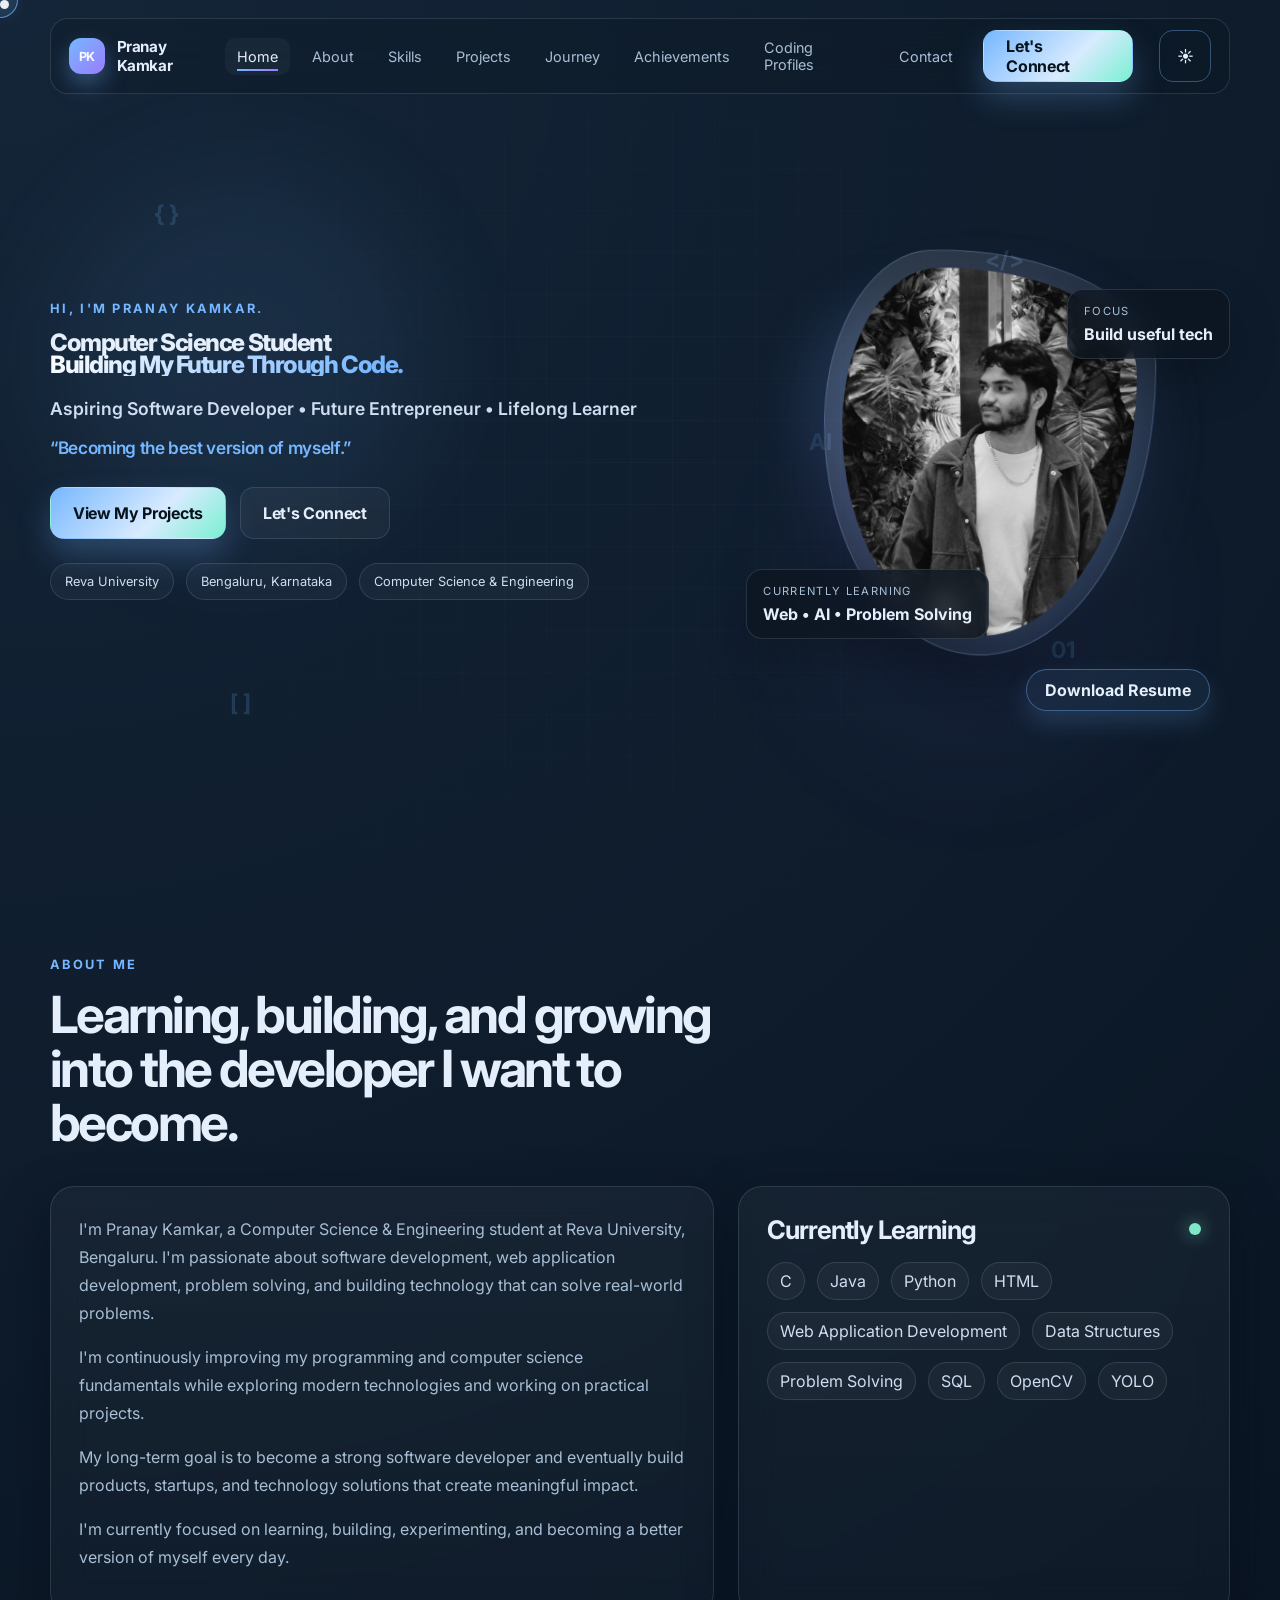
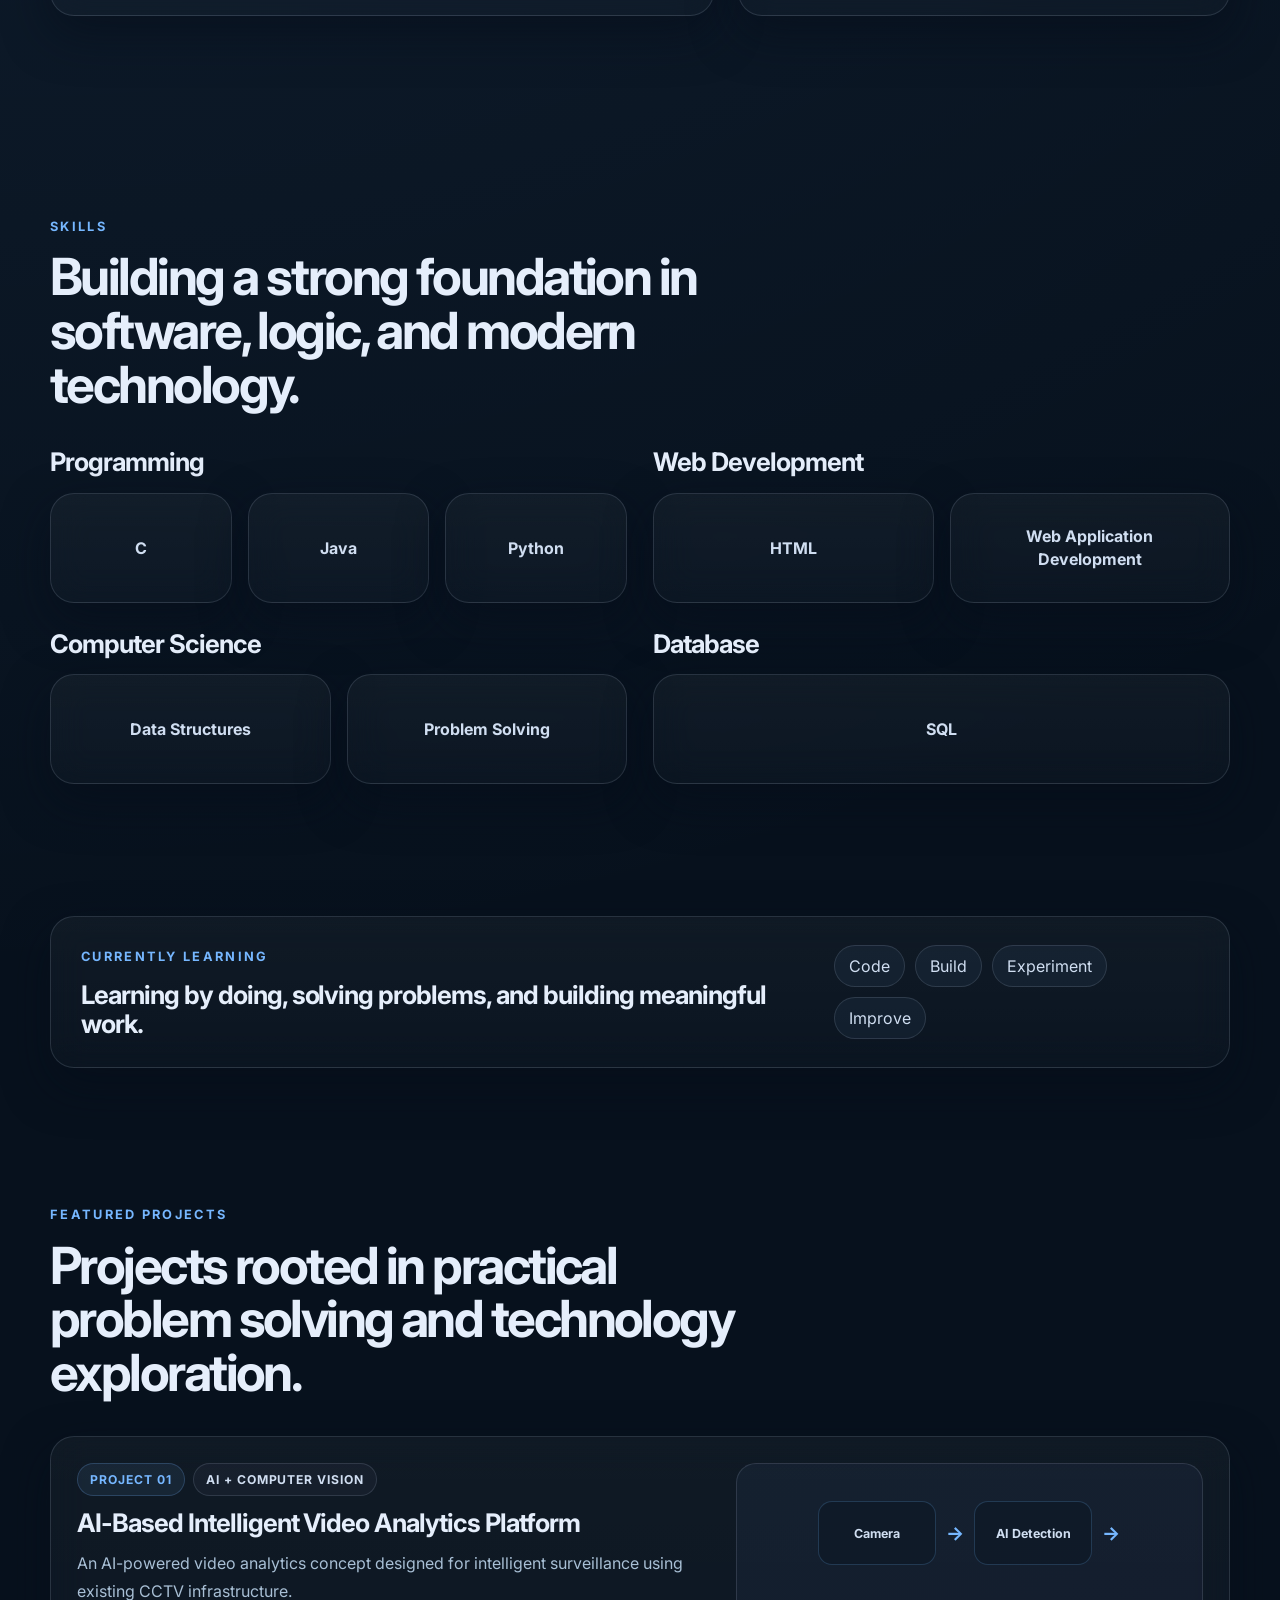
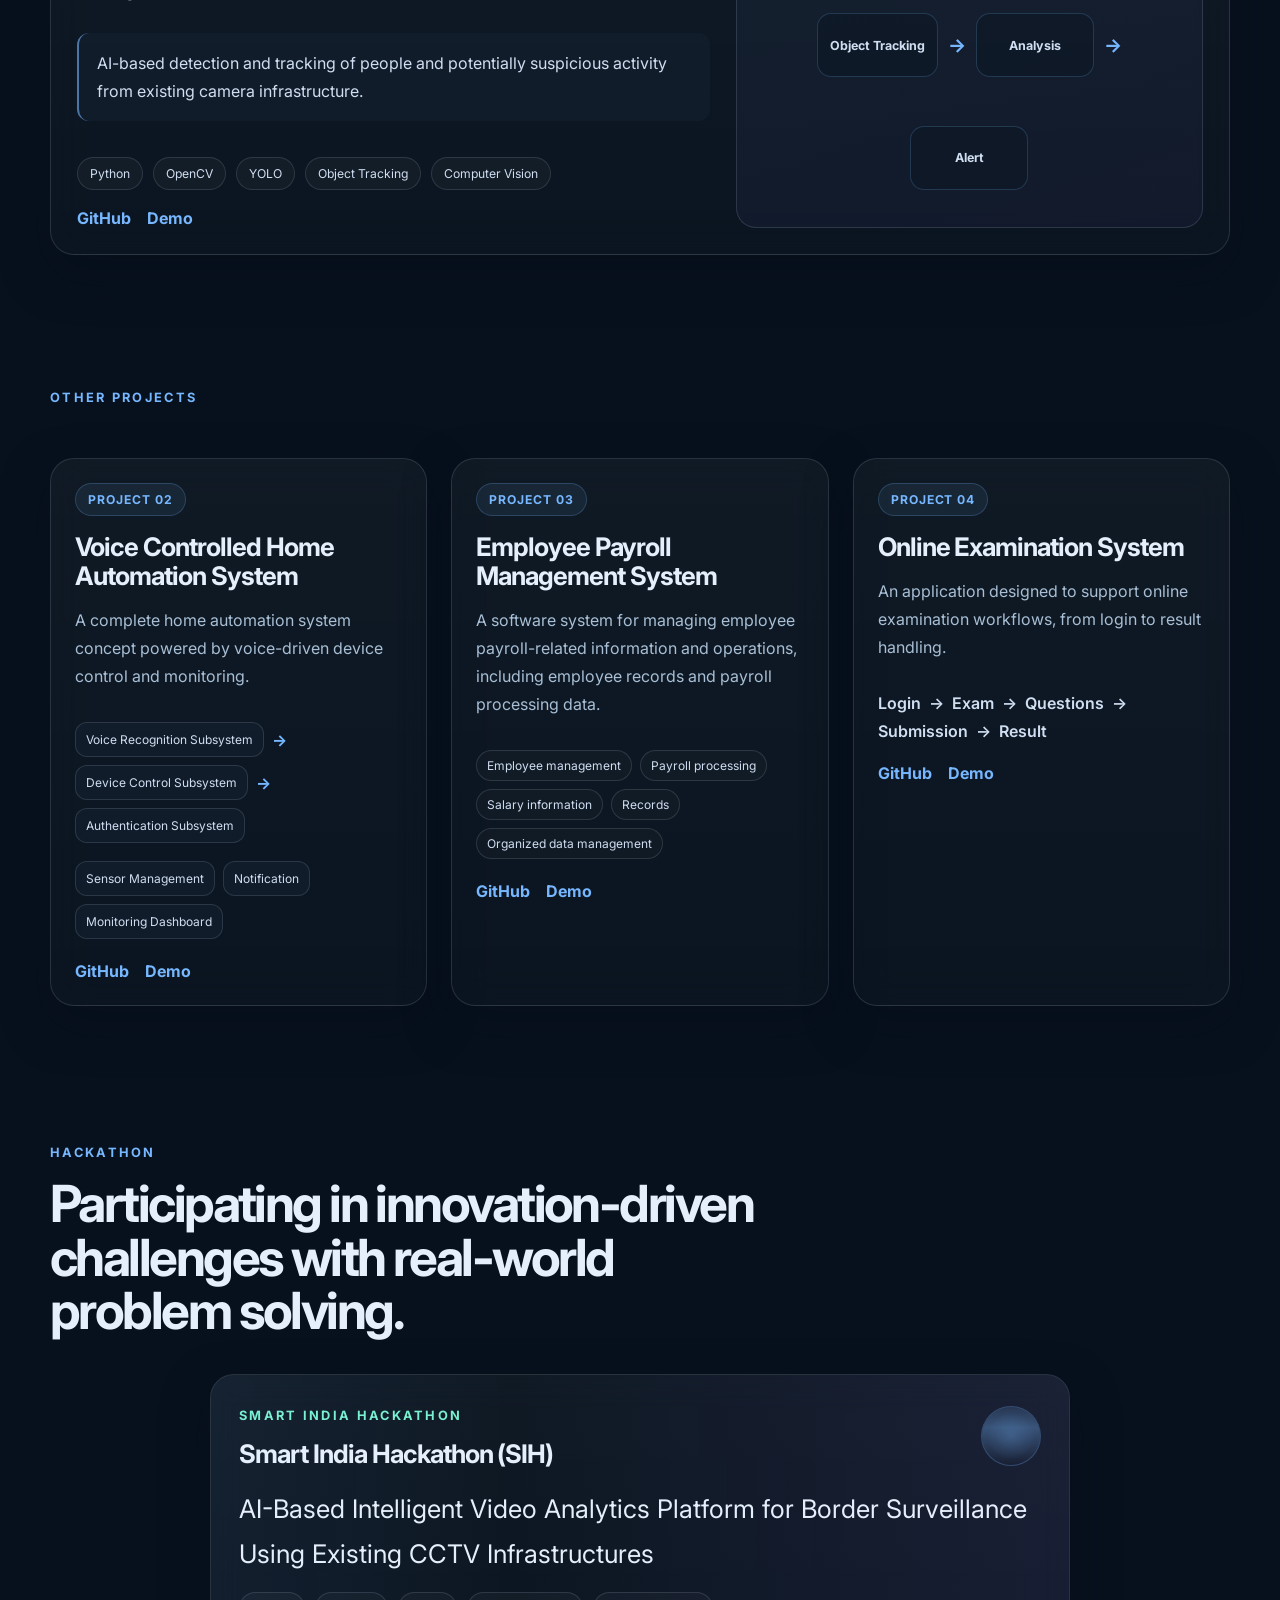
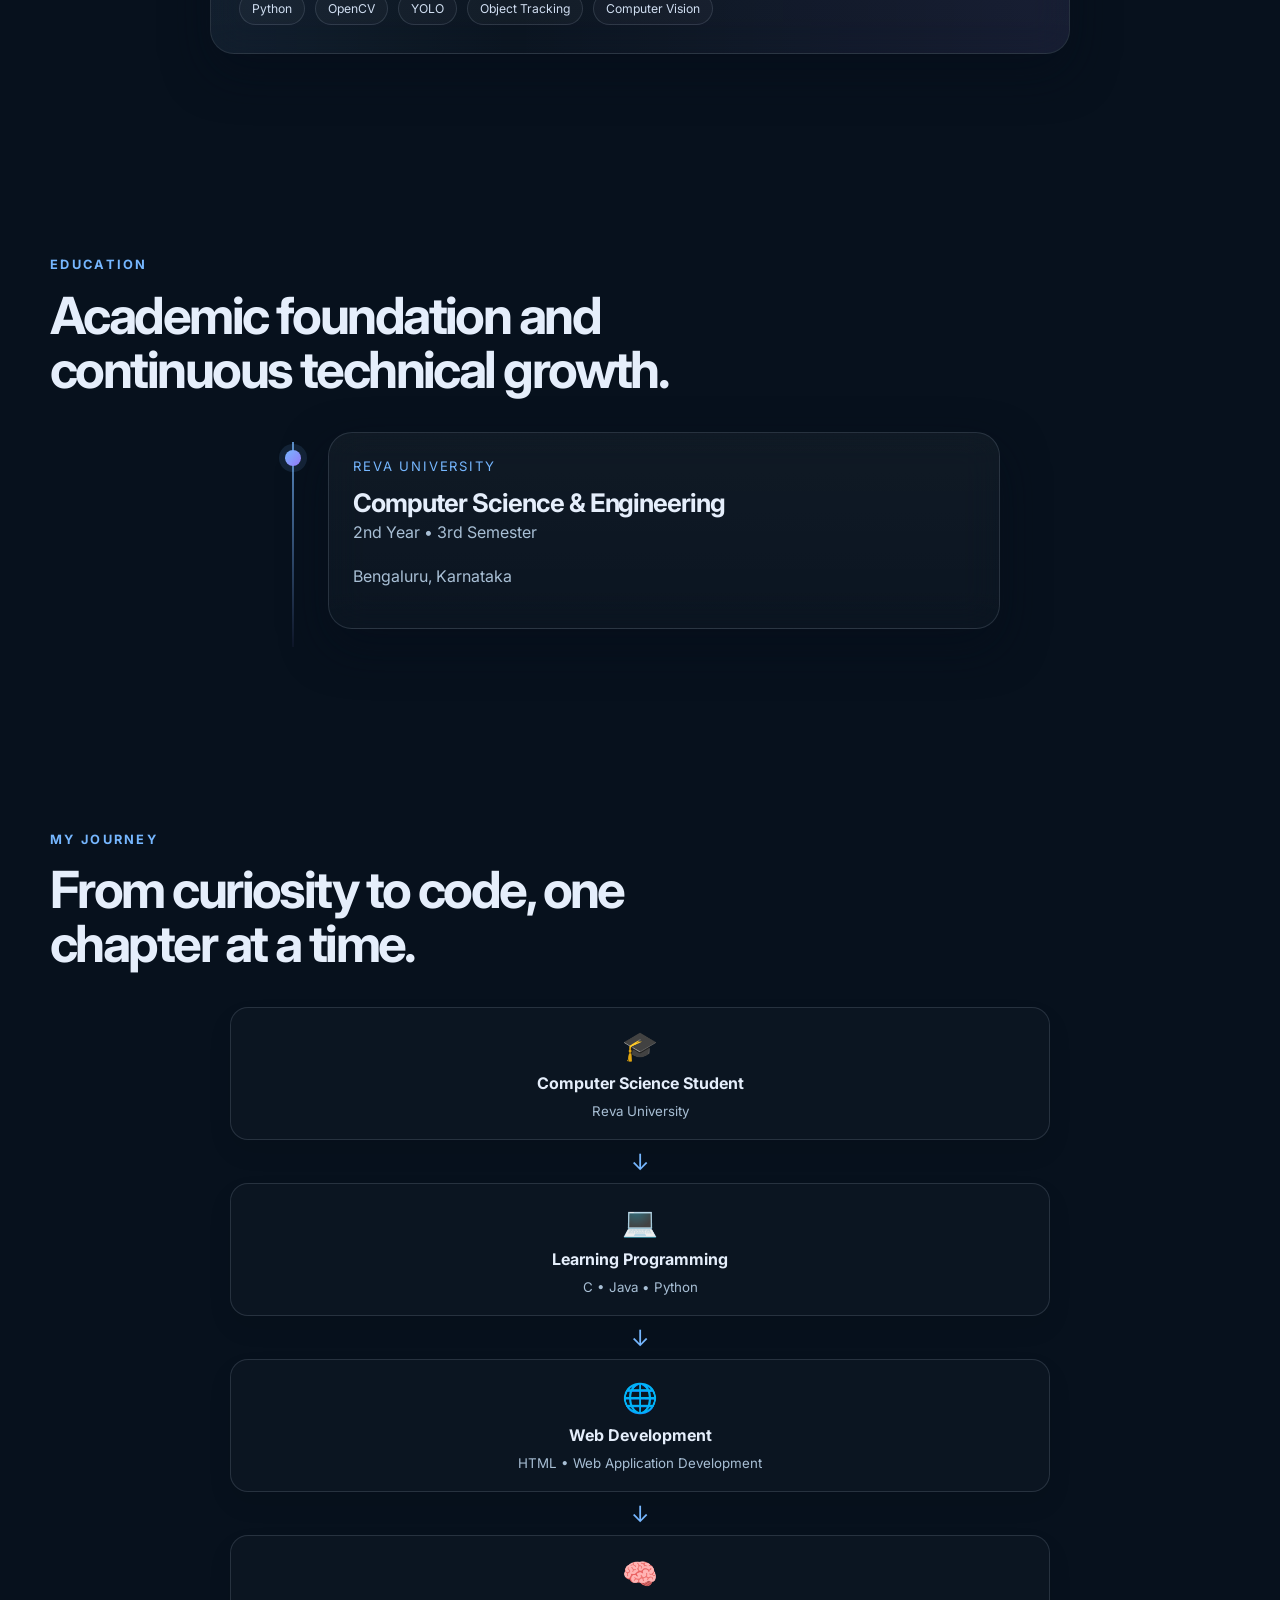
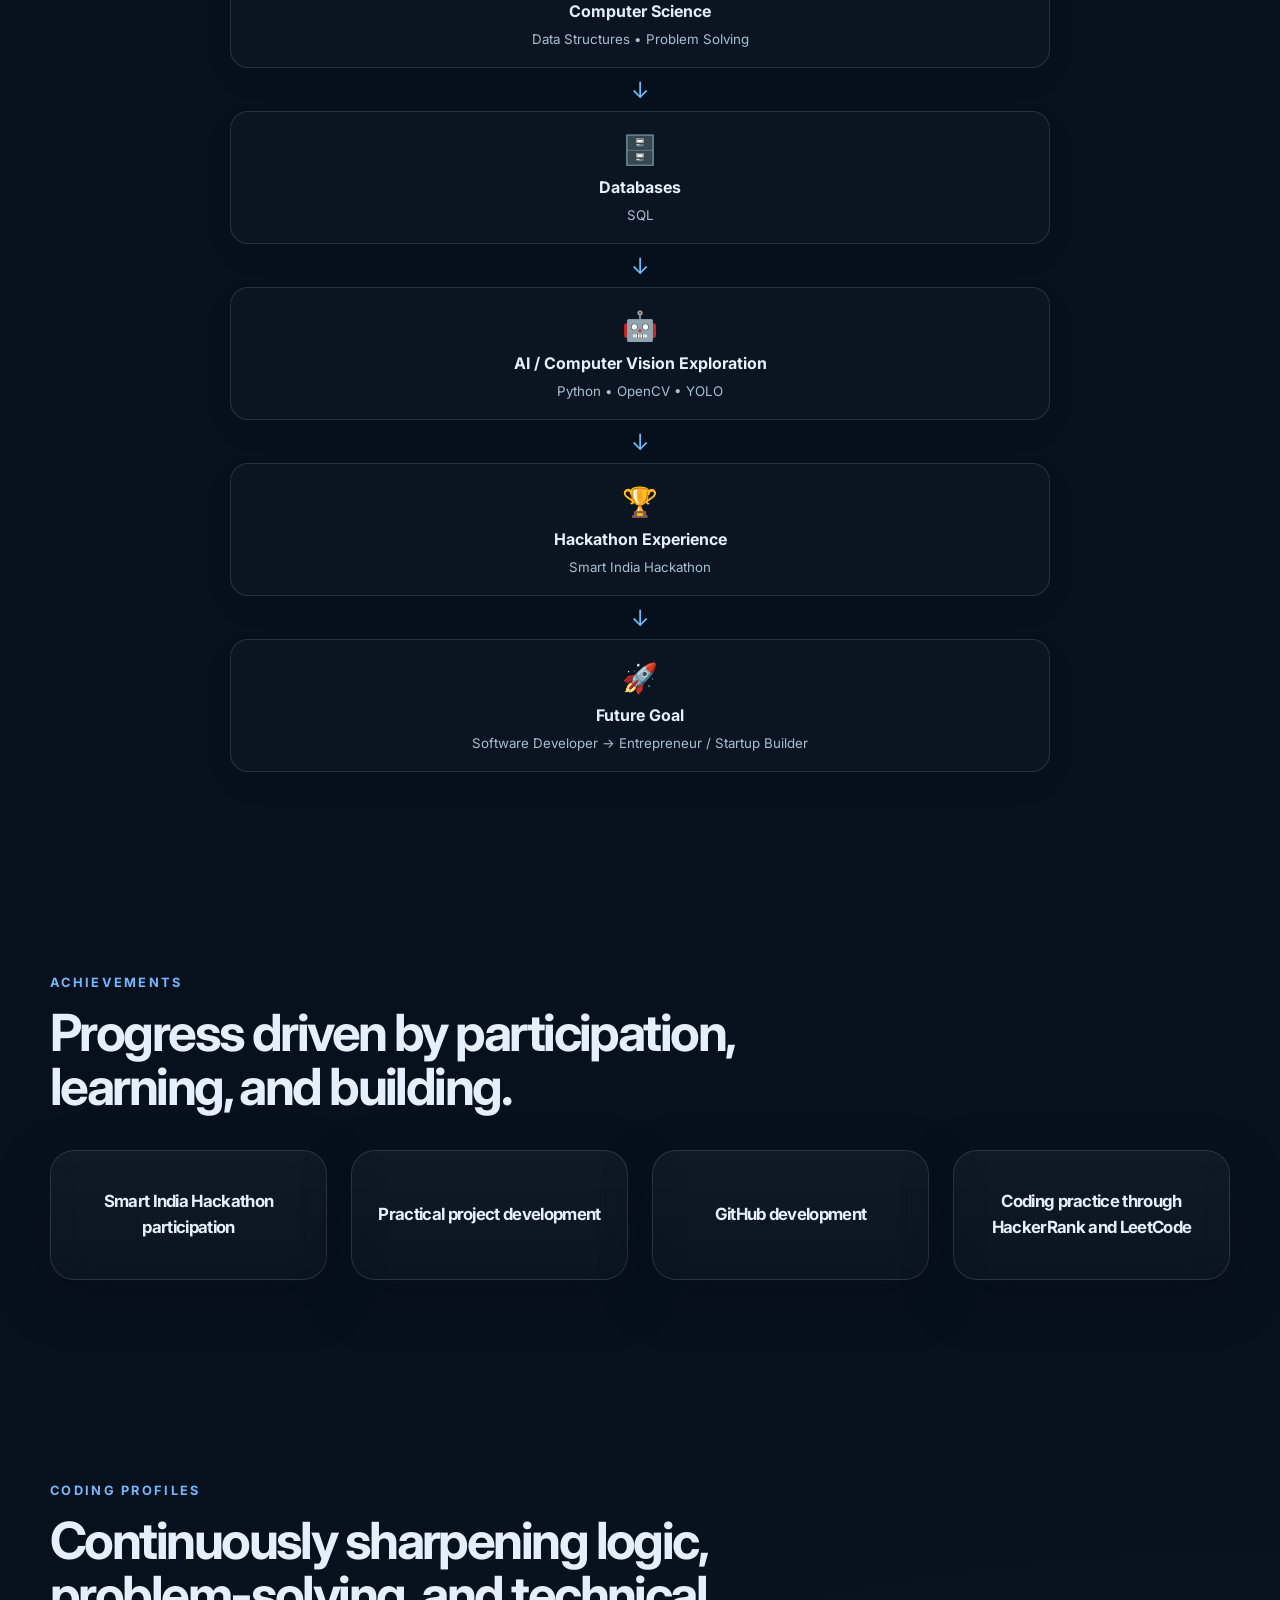
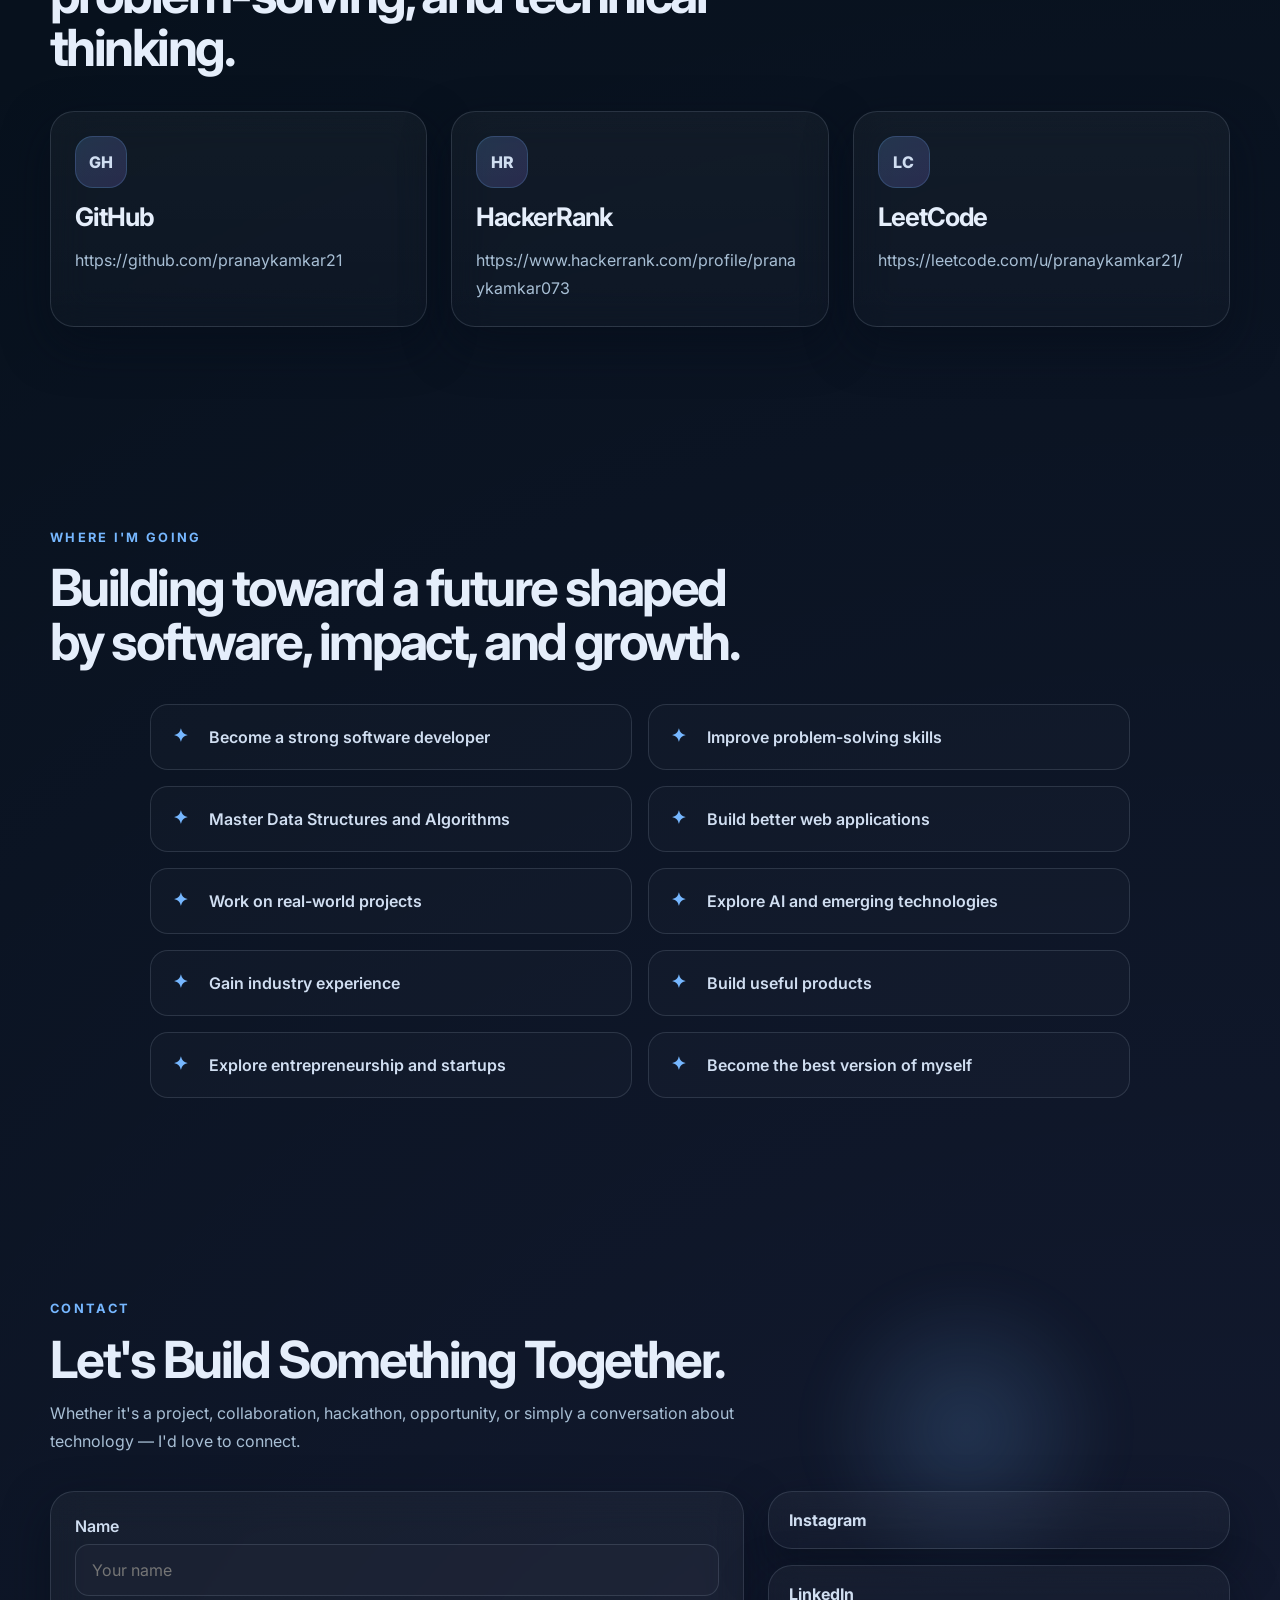
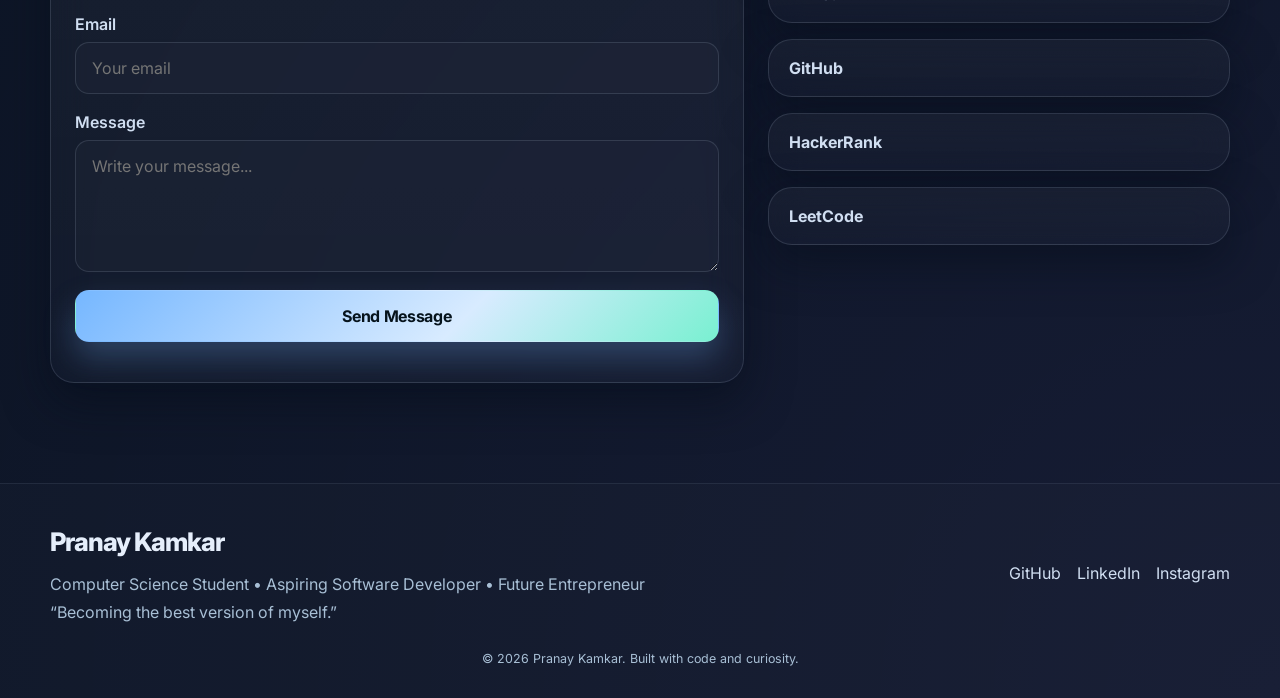
==== commit 6a76c768: "Update fmt.Println message from 'Hello' to 'Goodbye'" ====
--- a/index.html
+++ b/index.html
@@ -118,7 +118,7 @@
               <span class="panel-label">Focus</span>
               <strong>Build useful tech</strong>
             </div>
-            <a class="resume-chip" href="/resume.pdf" target="_blank" rel="noreferrer">Download Resume</a>
+            <a class="resume-chip" href="resume.pdf" download>Download Resume</a>
           </div>
         </div>
       </section>
